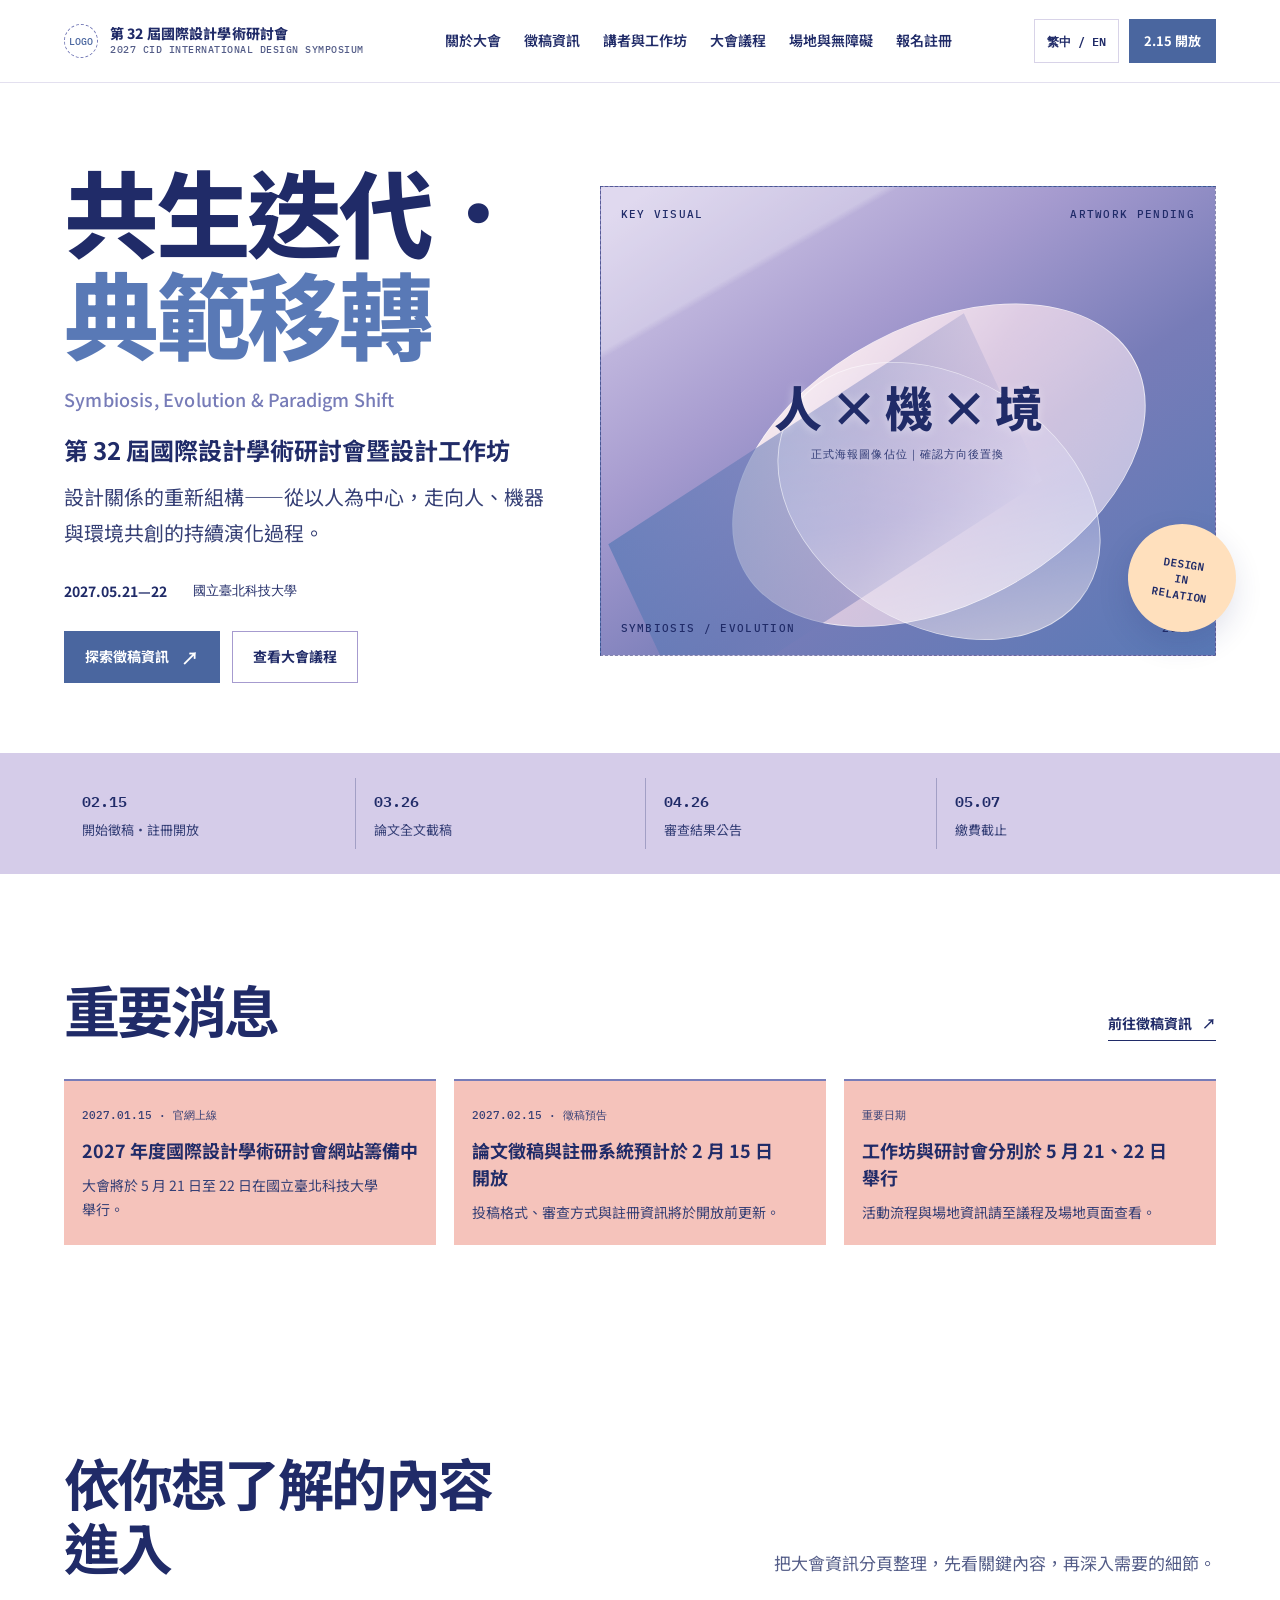
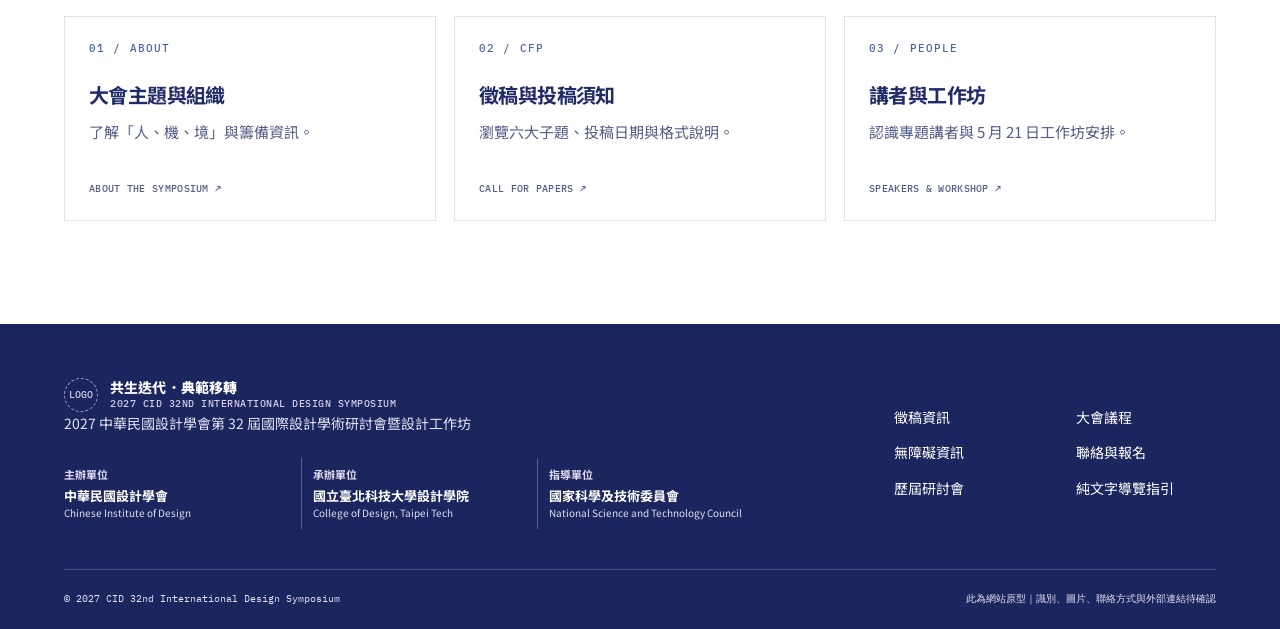
==== index.html @ 1a88cdbc "Refine symposium palette and responsive layout" ====
<!doctype html>
<html lang="zh-Hant">
<head><meta charset="utf-8"><meta name="viewport" content="width=device-width, initial-scale=1"><meta name="description" content="2027 中華民國設計學會第 32 屆國際設計學術研討會暨設計工作坊"><title>共生迭代．典範移轉｜2027 國際設計學術研討會</title><link rel="stylesheet" href="site.css"></head>
<body data-page="home"><div id="site-header"></div>
<main id="main">
  <section class="hero"><div class="shell hero-grid">
    <div><h1>共生迭代．<br><em>典範移轉</em></h1><p class="hero-english">Symbiosis, Evolution &amp; Paradigm Shift</p><p class="hero-event">第 32 屆國際設計學術研討會暨設計工作坊</p><p class="hero-copy">設計關係的重新組構——從以人為中心，走向人、機器與環境共創的持續演化過程。</p>
      <div class="hero-meta"><span><strong>2027.05.21—22</strong></span><span>國立臺北科技大學</span></div>
      <div class="hero-actions"><a class="button" href="call-for-papers.html">探索徵稿資訊 <span class="arrow" aria-hidden="true">↗</span></a><a class="button secondary" href="program.html">查看大會議程</a></div>
    </div>
    <div class="hero-art"><div class="visual-placeholder" aria-label="主視覺海報延伸構圖佔位"><div class="placeholder-tag"><span>KEY VISUAL</span><span>ARTWORK PENDING</span></div><span class="poster-plane" aria-hidden="true"></span><div class="placeholder-core">人 × 機 × 境<small>正式海報圖像佔位｜確認方向後置換</small></div><div class="placeholder-tag"><span>SYMBIOSIS / EVOLUTION</span><span>2027</span></div></div><div class="hero-sticker">DESIGN<br>IN<br>RELATION</div></div>
  </div></section>
  <div class="date-band"><div class="shell date-row" aria-label="近期重要日期">
    <div class="date-cell"><time datetime="2027-02-15">02.15</time><span>開始徵稿・註冊開放</span></div><div class="date-cell"><time datetime="2027-03-26">03.26</time><span>論文全文截稿</span></div><div class="date-cell"><time datetime="2027-04-26">04.26</time><span>審查結果公告</span></div><div class="date-cell"><time datetime="2027-05-07">05.07</time><span>繳費截止</span></div>
  </div></div>
  <section class="section white"><div class="shell"><div class="section-head"><div><div class="eyebrow">WHAT'S NEXT</div><h2>重要消息</h2></div><a class="text-link" href="call-for-papers.html">前往徵稿資訊 <span aria-hidden="true">↗</span></a></div>
    <div class="news-list"><article class="news-item"><time datetime="2027-01-15">2027.01.15 · 官網上線</time><h3>2027 年度國際設計學術研討會網站籌備中</h3><p>大會將於 5 月 21 日至 22 日在國立臺北科技大學舉行。</p></article><article class="news-item"><time datetime="2027-02-15">2027.02.15 · 徵稿預告</time><h3>論文徵稿與註冊系統預計於 2 月 15 日開放</h3><p>投稿格式、審查方式與註冊資訊將於開放前更新。</p></article><article class="news-item"><time>重要日期</time><h3>工作坊與研討會分別於 5 月 21、22 日舉行</h3><p>活動流程與場地資訊請至議程及場地頁面查看。</p></article></div>
  </div></section>
  <section class="section"><div class="shell"><div class="section-head"><div><div class="eyebrow">START HERE</div><h2>依你想了解的內容進入</h2></div><p>把大會資訊分頁整理，先看關鍵內容，再深入需要的細節。</p></div>
    <div class="grid-3"><a class="topic-card" href="about.html"><span class="topic-index">01 / ABOUT</span><h3>大會主題與組織</h3><p>了解「人、機、境」與籌備資訊。</p><span class="en">ABOUT THE SYMPOSIUM ↗</span></a><a class="topic-card" href="call-for-papers.html"><span class="topic-index">02 / CFP</span><h3>徵稿與投稿須知</h3><p>瀏覽六大子題、投稿日期與格式說明。</p><span class="en">CALL FOR PAPERS ↗</span></a><a class="topic-card" href="speakers.html"><span class="topic-index">03 / PEOPLE</span><h3>講者與工作坊</h3><p>認識專題講者與 5 月 21 日工作坊安排。</p><span class="en">SPEAKERS & WORKSHOP ↗</span></a></div>
  </div></section>
</main><div id="site-footer"></div><div id="toast" class="toast" role="status" aria-live="polite"></div><script src="site.js"></script></body></html>
---- site.css ----
@import url('https://fonts.googleapis.com/css2?family=IBM+Plex+Mono:wght@400;500;600&family=Noto+Sans+TC:wght@400;500;600;700;800;900&display=swap');
:root{--ink:#153D3C;--paper:#F4F6F4;--white:#fff;--mist:#BFD5CC;--coral:#EC684A;--lime:#D4F064;--line:#d6dfda;--muted:#5d706b;--mono:'IBM Plex Mono',monospace;--sans:'Noto Sans TC','PingFang TC',sans-serif;--max:1220px;--gutter:clamp(20px,5vw,76px);--radius:4px}
*{box-sizing:border-box}html{scroll-behavior:smooth}body{margin:0;background:var(--paper);color:var(--ink);font-family:var(--sans);font-size:17px;line-height:1.7;text-wrap:pretty}a{color:inherit;text-decoration:none}button{font:inherit}img{display:block;max-width:100%}.skip-link{position:absolute;left:-9999px;top:0;background:var(--lime);padding:12px;z-index:100}.skip-link:focus{left:12px}.shell{width:min(var(--max),calc(100% - var(--gutter)*2));margin-inline:auto}.site-header{position:sticky;top:0;z-index:30;background:rgba(244,246,244,.96);backdrop-filter:blur(14px);border-bottom:1px solid var(--line)}.header-inner{min-height:82px;display:flex;align-items:center;justify-content:space-between;gap:28px}.wordmark{display:flex;align-items:center;gap:12px;min-width:180px;font-weight:800;font-size:14px;line-height:1.25;letter-spacing:.01em}.mark-placeholder{display:grid;place-items:center;width:34px;height:34px;border:1px dashed #8ca49c;border-radius:50%;font:500 10px var(--mono);color:#526b64}.wordmark small{display:block;font:500 10px/1.4 var(--mono);letter-spacing:.05em;color:var(--muted)}.main-nav{display:flex;align-items:center;gap:clamp(12px,1.8vw,27px);font-size:14px;font-weight:600}.main-nav a{padding:9px 0;position:relative;white-space:nowrap}.main-nav a:after{content:"";position:absolute;height:2px;left:0;right:100%;bottom:3px;background:var(--coral);transition:right .22s}.main-nav a:hover:after,.main-nav a[aria-current="page"]:after{right:0}.header-tools{display:flex;align-items:center;gap:10px}.lang-btn,.menu-btn{border:1px solid var(--line);background:transparent;color:var(--ink);padding:9px 12px;min-height:44px;cursor:pointer;font:600 12px var(--mono)}.cta-small{background:var(--ink);color:#fff;padding:11px 15px;min-height:44px;font-size:13px;font-weight:700;white-space:nowrap;transition:background .2s,transform .2s}.cta-small:hover{background:#245c56;transform:translateY(-1px)}.menu-btn{display:none}.hero{padding:clamp(42px,8vw,108px) 0 70px;overflow:hidden}.hero-grid{display:grid;grid-template-columns:minmax(0,1.1fr) minmax(300px,.9fr);gap:clamp(30px,6vw,90px);align-items:center}.eyebrow,.label{font:500 12px/1.5 var(--mono);letter-spacing:.12em;text-transform:uppercase;color:var(--muted)}.eyebrow{display:flex;align-items:center;gap:12px;margin-bottom:22px}.eyebrow:before{content:"";width:26px;height:2px;background:var(--coral)}h1,h2,h3,p{margin-top:0}h1{font-size:clamp(46px,7.4vw,100px);line-height:1.08;letter-spacing:-.055em;margin-bottom:22px;font-weight:800;max-width:10ch}h1 em{font-style:normal;color:var(--coral);white-space:nowrap}.hero-copy{max-width:610px;color:#445b55;font-size:clamp(17px,1.6vw,20px);line-height:1.8}.hero-meta{display:flex;gap:26px;flex-wrap:wrap;margin:30px 0;font:500 13px var(--mono)}.hero-meta span{display:flex;align-items:center;gap:9px}.hero-meta strong{font:700 14px var(--sans)}.hero-actions{display:flex;gap:12px;flex-wrap:wrap}.button{display:inline-flex;align-items:center;justify-content:center;gap:12px;min-height:52px;padding:13px 20px;background:var(--ink);color:#fff;font-size:14px;font-weight:700;border:1px solid var(--ink);transition:transform .2s,background .2s}.button:hover{transform:translateY(-2px);background:#245c56}.button.secondary{background:transparent;color:var(--ink)}.button.secondary:hover{background:#e8eee9}.button .arrow{font-size:18px;line-height:1}.hero-art{position:relative;min-height:440px;display:grid;place-items:center}.visual-placeholder{position:relative;isolation:isolate;display:flex;flex-direction:column;justify-content:space-between;overflow:hidden;width:100%;height:100%;min-height:410px;padding:20px;background:#dfe8e2;border:1px dashed #8da59d;color:var(--ink)}.visual-placeholder:before,.visual-placeholder:after{content:"";position:absolute;z-index:-1;border:1px solid rgba(21,61,60,.22);border-radius:50%;width:66%;aspect-ratio:1;left:16%;top:17%;transform:rotate(-27deg) scaleY(.46)}.visual-placeholder:after{width:49%;left:25%;top:27%;transform:rotate(30deg) scaleY(.6);border-color:rgba(236,104,74,.45)}.placeholder-tag{font:500 11px var(--mono);letter-spacing:.12em;text-transform:uppercase;display:flex;justify-content:space-between}.placeholder-core{align-self:center;text-align:center;font-size:clamp(27px,4vw,48px);line-height:1.12;font-weight:800;letter-spacing:-.04em}.placeholder-core small{display:block;font:500 11px/1.5 var(--mono);letter-spacing:.1em;margin-top:12px}.hero-sticker{position:absolute;right:-20px;bottom:24px;width:108px;height:108px;background:var(--lime);display:grid;place-items:center;text-align:center;border-radius:50%;font:600 11px/1.4 var(--mono);transform:rotate(9deg);box-shadow:0 12px 30px #153d3c1a}.section{padding:clamp(56px,8vw,108px) 0}.section.white{background:#fff}.section.dark{background:var(--ink);color:#fff}.section-head{display:flex;align-items:end;justify-content:space-between;gap:24px;margin-bottom:38px}.section-head h2{font-size:clamp(30px,4.5vw,56px);line-height:1.15;letter-spacing:-.045em;margin:8px 0 0;max-width:15ch}.section-head p{max-width:470px;color:var(--muted);margin:0}.dark .section-head p,.dark .eyebrow{color:#c2d1cb}.text-link{display:inline-flex;gap:10px;align-items:center;font-weight:700;font-size:14px;border-bottom:1px solid currentColor;padding-bottom:4px;white-space:nowrap}.grid-3{display:grid;grid-template-columns:repeat(3,1fr);gap:14px}.topic-card{display:flex;flex-direction:column;min-height:205px;background:#fff;border:1px solid var(--line);padding:24px;transition:transform .2s,border-color .2s}.topic-card:hover{transform:translateY(-4px);border-color:var(--ink)}.topic-index{font:500 11px var(--mono);color:var(--coral);letter-spacing:.1em}.topic-card h3{font-size:20px;margin:23px 0 7px;letter-spacing:-.03em}.topic-card p{font-size:15px;color:var(--muted);margin:0}.topic-card .en{font:500 10px/1.5 var(--mono);color:#71827d;margin-top:auto;padding-top:18px;letter-spacing:.03em}.date-band{background:var(--lime);padding:30px 0}.date-row{display:grid;grid-template-columns:repeat(4,1fr);gap:10px}.date-cell{padding:8px 18px;border-left:1px solid rgba(21,61,60,.32)}.date-cell:first-child{border:0}.date-cell time{font:600 15px var(--mono)}.date-cell span{display:block;font-size:13px;margin-top:4px}.news-list{display:grid;grid-template-columns:repeat(3,1fr);gap:18px}.news-item{border-top:1px solid var(--line);padding-top:18px}.news-item time{font:500 11px var(--mono);color:var(--muted)}.news-item h3{font-size:18px;line-height:1.5;margin:10px 0}.news-item p{font-size:14px;color:var(--muted);margin:0}.subhero{padding:clamp(54px,8vw,100px) 0 55px;border-bottom:1px solid var(--line)}.subhero h1{font-size:clamp(42px,6vw,78px);max-width:14ch;margin:16px 0}.subhero .intro{max-width:690px;font-size:18px;color:#4e665f;line-height:1.8;margin:0}.subhero-row{display:flex;justify-content:space-between;align-items:end;gap:32px}.subhero-aside{font:500 12px/1.7 var(--mono);text-align:right;color:var(--muted);white-space:nowrap}.copy-grid{display:grid;grid-template-columns:1fr 1fr;gap:clamp(25px,6vw,90px);align-items:start}.copy-grid h2{font-size:clamp(28px,4vw,46px);line-height:1.25;letter-spacing:-.04em}.copy-grid p{color:#4e665f;max-width:650px}.quote-panel{padding:30px;background:var(--mist);font-size:clamp(22px,3vw,34px);line-height:1.5;font-weight:700;letter-spacing:-.03em}.committee-strip{display:grid;grid-template-columns:repeat(3,1fr);border-top:1px solid var(--line);border-bottom:1px solid var(--line)}.committee-strip div{padding:24px 20px;border-right:1px solid var(--line)}.committee-strip div:first-child{padding-left:0}.committee-strip div:last-child{border:0}.committee-strip small{display:block;font:500 11px var(--mono);color:var(--muted);margin-bottom:9px}.committee-strip strong{font-size:17px}.content-layout{display:grid;grid-template-columns:minmax(0,1fr) 280px;gap:52px;align-items:start}.side-note{position:sticky;top:110px;border-top:1px solid var(--coral);padding:18px;background:#fff;font-size:14px;color:var(--muted)}.side-note strong{display:block;color:var(--ink);margin-bottom:8px}.topic-list{display:grid;grid-template-columns:1fr 1fr;gap:12px}.topic-detail{padding:24px;background:#fff;border:1px solid var(--line)}.topic-detail h3{font-size:19px;margin:10px 0}.topic-detail p{font-size:15px;color:var(--muted);margin:0}.resource-row{display:flex;align-items:center;justify-content:space-between;gap:20px;padding:20px 0;border-bottom:1px solid var(--line)}.resource-row strong{display:block}.resource-row span{font-size:14px;color:var(--muted)}.status-pill{font:500 10px var(--mono);letter-spacing:.04em;background:#ebefec;padding:7px 10px;white-space:nowrap}.speaker-grid{display:grid;grid-template-columns:1fr 1fr;gap:18px}.speaker-card{display:grid;grid-template-columns:155px 1fr;background:#fff;border:1px solid var(--line);min-height:250px}.speaker-img{min-height:100%;background:#dfe8e2;border-right:1px dashed #8da59d;display:grid;place-items:center;text-align:center;padding:15px;color:#58716a;font:500 10px/1.5 var(--mono)}.speaker-info{padding:24px}.speaker-info .label{color:var(--coral)}.speaker-info h3{font-size:23px;line-height:1.3;margin:10px 0 4px}.speaker-info .roman{font:500 11px var(--mono);color:var(--muted)}.speaker-info p{font-size:14px;color:#526960;margin:15px 0 0}.workshop-grid{display:grid;grid-template-columns:repeat(2,1fr);gap:15px}.workshop-card{padding:26px;background:var(--ink);color:#fff;min-height:210px}.workshop-card:nth-child(2){background:#dce8e0;color:var(--ink)}.workshop-card h3{font-size:23px;margin:22px 0 8px}.workshop-card p{font-size:15px;opacity:.82;margin:0}.schedule-tabs{display:flex;gap:10px;margin-bottom:20px}.schedule-tabs a{padding:12px 18px;background:#e6ece8;font-weight:700;font-size:14px}.schedule-tabs a:hover{background:var(--lime)}.schedule-title{display:flex;justify-content:space-between;align-items:end;margin:30px 0 12px}.schedule-title h2{font-size:28px;margin:0}.schedule-title span{font:500 11px var(--mono);color:var(--muted)}table{width:100%;border-collapse:collapse;background:#fff;font-size:15px}caption{text-align:left;padding:14px 16px;font-weight:700;background:#e7efea}th,td{text-align:left;vertical-align:top;border-bottom:1px solid var(--line);padding:14px 16px}th{font-size:12px;color:#526960;letter-spacing:.04em;background:#f8faf8}td:first-child{font:500 13px var(--mono);white-space:nowrap}.schedule-note{font-size:13px;color:var(--muted);margin:14px 0}.venue-grid{display:grid;grid-template-columns:1fr 1fr;gap:14px}.venue-card{background:#fff;padding:23px;border:1px solid var(--line)}.venue-card h3{margin:8px 0;font-size:20px}.venue-card p{font-size:15px;color:var(--muted);margin:0}.map-placeholder{min-height:320px;background:#dfe8e2;border:1px dashed #8da59d;display:grid;place-items:center;text-align:center;padding:24px;color:#526b64;font:500 12px/1.7 var(--mono);position:relative;overflow:hidden}.map-placeholder:before{content:"";position:absolute;width:80%;height:150%;border:1px solid #a6bbb3;transform:rotate(34deg);border-radius:50%}.map-placeholder span{position:relative;background:#dfe8e2;padding:8px 12px}.access-list{display:grid;grid-template-columns:repeat(2,1fr);gap:12px}.access-item{padding:20px;background:#fff;border-top:2px solid var(--ink)}.access-item strong{display:block;margin-bottom:6px}.access-item p{font-size:14px;color:var(--muted);margin:0}.registration-card{background:var(--ink);color:#fff;padding:clamp(25px,5vw,55px);display:grid;grid-template-columns:1.1fr .9fr;gap:40px}.registration-card h2{font-size:clamp(30px,4vw,48px);line-height:1.2;margin:12px 0}.registration-card p{color:#d6e2dc}.fee-placeholder{border:1px dashed #a5bcb2;padding:24px;display:grid;place-items:center;text-align:center;min-height:190px;color:#e1ede6}.contact-card{display:flex;flex-wrap:wrap;gap:25px;margin-top:25px}.contact-card div{min-width:180px}.contact-card small{display:block;font:500 11px var(--mono);color:var(--muted);margin-bottom:5px}.site-footer{background:#102f2e;color:#fff;padding:54px 0 22px}.footer-top{display:flex;justify-content:space-between;gap:45px;padding-bottom:40px;border-bottom:1px solid #ffffff36}.footer-brand{max-width:350px}.footer-brand p{font-size:14px;color:#c3d4cc}.footer-links{display:grid;grid-template-columns:repeat(2,minmax(140px,1fr));gap:12px 42px;font-size:14px}.footer-bottom{display:flex;justify-content:space-between;gap:20px;padding-top:20px;color:#b7c9c1;font:400 10px/1.7 var(--mono)}.logos-placeholder{display:flex;gap:10px;flex-wrap:wrap;margin-top:18px}.logo-chip{border:1px dashed #98b4a7;padding:8px 10px;font:500 10px var(--mono);color:#d1ddd7}.toast{position:fixed;z-index:100;left:50%;bottom:24px;transform:translate(-50%,20px);opacity:0;pointer-events:none;background:var(--ink);color:white;padding:13px 18px;font-size:14px;box-shadow:0 8px 30px #102f2e33;transition:opacity .2s,transform .2s}.toast.show{opacity:1;transform:translate(-50%,0)}:focus-visible{outline:3px solid var(--coral);outline-offset:3px}.prototype-note{background:#f8f6fc;border:1px solid #e3e0ef;padding:14px 16px;font-size:13px;color:#353f75;margin-top:20px}.en-pending{display:none}.english .en-pending{display:inline-block}.english .main-nav{font-size:12px}
@media(max-width:1050px){.header-inner{gap:16px}.wordmark{min-width:auto}.main-nav{gap:12px;font-size:12px}.cta-small{display:none}.content-layout{grid-template-columns:1fr 235px;gap:30px}}
@media(max-width:820px){.header-inner{min-height:72px}.menu-btn{display:inline-flex;align-items:center;justify-content:center}.main-nav{display:none;position:absolute;left:0;right:0;top:72px;background:var(--paper);padding:12px var(--gutter) 22px;border-bottom:1px solid var(--line);flex-direction:column;align-items:stretch;gap:0}.main-nav.open{display:flex}.main-nav a{padding:12px 0;border-bottom:1px solid var(--line);font-size:15px}.hero-grid{grid-template-columns:1fr}.hero-art{min-height:330px}.visual-placeholder{min-height:330px}.grid-3{grid-template-columns:repeat(2,1fr)}.content-layout{grid-template-columns:1fr}.side-note{position:static}.section-head{align-items:start;flex-direction:column}.registration-card{grid-template-columns:1fr}.subhero-row{align-items:start;flex-direction:column}.subhero-aside{text-align:left}}
@media(max-width:560px){body{font-size:16px}.shell{width:calc(100% - 36px)}.wordmark{font-size:12px}.wordmark small{font-size:9px}.header-tools{gap:6px}.lang-btn,.menu-btn{padding:8px 10px}.hero{padding-top:40px}.hero-art{min-height:285px}.visual-placeholder{min-height:285px}.hero-sticker{width:82px;height:82px;right:-9px;bottom:12px;font-size:9px}.hero-meta{gap:12px 20px}.grid-3,.news-list,.topic-list,.speaker-grid,.workshop-grid,.venue-grid,.access-list{grid-template-columns:1fr}.topic-card{min-height:170px}.date-band{padding:16px 0}.date-row{grid-template-columns:repeat(2,1fr);gap:7px}.date-cell{padding:10px 11px}.date-cell:nth-child(3){border-left:0}.committee-strip{grid-template-columns:1fr}.committee-strip div,.committee-strip div:first-child{padding:17px 0;border-right:0;border-bottom:1px solid var(--line)}.committee-strip div:last-child{border:0}.speaker-card{grid-template-columns:105px 1fr}.speaker-info{padding:17px}.speaker-info h3{font-size:20px}th,td{padding:10px 9px;font-size:13px}.schedule-title{align-items:start;flex-direction:column}.schedule-tabs a{padding:11px 12px}.footer-top,.footer-bottom{flex-direction:column}.footer-links{grid-template-columns:repeat(2,1fr)}.map-placeholder{min-height:250px}.registration-card{padding:25px}.placeholder-core{font-size:29px}}
@media(prefers-reduced-motion:reduce){html{scroll-behavior:auto}*,*:before,*:after{transition:none!important;animation:none!important}}

/* Poster-led refinement: indigo, violet and warm translucent geometry. */
:root{--ink:#202b68;--paper:#fff;--white:#fff;--mist:#D5CCE9;--coral:#777CB8;--lime:#FFE0BD;--line:#e3e0ef;--muted:#545d88;--poster-blue:#5979B6;--poster-violet:#777CB8;--poster-orchid:#A69BCF;--poster-lavender:#D5CCE9;--poster-rose:#F5C3BB;--poster-peach:#FFE0BD}
body{background:var(--paper);color:var(--ink)}
::selection{background:var(--poster-lavender);color:var(--ink)}
.site-header{background:rgba(255,255,255,.97);border-color:var(--line)}
.main-nav a:after,.eyebrow:before{background:var(--poster-violet)}
.cta-small,.button{background:var(--poster-blue);border-color:var(--poster-blue);color:#fff}
.cta-small:hover,.button:hover{background:var(--ink);border-color:var(--ink)}
.button.secondary{background:transparent;color:var(--ink);border-color:var(--poster-orchid)}
.button.secondary:hover{background:var(--poster-lavender)}
.hero{padding-top:clamp(36px,6vw,76px)}
.hero h1{color:var(--ink);max-width:11ch;letter-spacing:-.035em}
.hero h1 em{color:var(--poster-blue)}
.hero-english{font:500 clamp(14px,1.5vw,18px)/1.5 var(--sans);letter-spacing:.01em;color:var(--poster-violet);margin:-8px 0 20px}
.hero-copy{color:#353f75;max-width:34em}
.hero-art{min-height:470px}
.visual-placeholder{min-height:440px;background:linear-gradient(150deg,rgba(255,255,255,.25) 0 20%,transparent 21%),linear-gradient(145deg,#D5CCE9 4%,#A69BCF 36%,#777CB8 61%,#5979B6 100%);border:1px dashed rgba(32,43,104,.48);color:var(--ink)}
.visual-placeholder:before{width:72%;left:19%;top:12%;background:linear-gradient(138deg,rgba(255,224,189,.98),rgba(245,195,187,.72) 48%,rgba(213,204,233,.64));border-color:rgba(255,255,255,.62);transform:rotate(-28deg) scaleY(.63);mix-blend-mode:screen}
.visual-placeholder:after{width:56%;left:27%;top:30%;background:linear-gradient(130deg,rgba(89,121,182,.08),rgba(119,124,184,.42) 52%,rgba(255,224,189,.67));border-color:rgba(255,255,255,.55);transform:rotate(31deg) scaleY(.72);mix-blend-mode:screen}
.poster-plane{position:absolute;z-index:-1;left:2%;bottom:11%;width:69%;height:39%;transform:rotate(-33deg) skewX(-8deg);background:linear-gradient(120deg,rgba(89,121,182,.9),rgba(119,124,184,.58) 58%,rgba(213,204,233,.25));opacity:.82}
.placeholder-tag{color:#202b68}
.placeholder-core{color:#202b68;text-shadow:0 1px 10px rgba(255,255,255,.42)}
.placeholder-core small{color:#303a75}
.hero-sticker{background:var(--poster-peach);color:var(--ink);box-shadow:0 12px 30px rgba(32,43,104,.14)}
.section.white{background:#fff}
.section.dark{background:var(--ink);color:#fff}
.dark .section-head p,.dark .eyebrow{color:#e0dcf0}
.grid-3{gap:18px}
.topic-card{border-color:var(--line)}
.topic-card:hover{border-color:var(--poster-blue)}
.topic-index,.speaker-info .label{color:var(--poster-blue)}
.topic-card .en{color:#545d88}
.date-band{background:var(--poster-lavender);padding:25px 0}
.date-cell{border-left-color:rgba(32,43,104,.28)}
.date-cell time{color:var(--ink)}
.date-cell span{color:#343e76}
.news-item{border-top-color:var(--poster-orchid)}
.section-head h2{margin-top:0}
.subhero h1{margin-top:0;color:var(--ink);letter-spacing:-.035em}
.subhero{border-color:var(--line)}
.subhero .intro,.copy-grid p{color:#353f75}
.quote-panel{background:var(--poster-lavender);color:var(--ink)}
.side-note{border-top-color:var(--poster-blue);color:#454f80}
.topic-detail{border-color:var(--line)}
.status-pill{background:#eeeaf6;color:var(--ink)}
.speaker-img{background:linear-gradient(145deg,var(--poster-peach),var(--poster-rose) 54%,var(--poster-lavender));color:var(--ink);border-color:#bdb5d8}
.workshop-card{background:var(--poster-blue);color:#fff}
.workshop-card:nth-child(2){background:var(--poster-peach);color:var(--ink)}
.schedule-tabs a{background:#eeeaf6;color:var(--ink)}
.schedule-tabs a:hover{background:var(--poster-peach)}
caption{background:var(--poster-lavender);color:var(--ink)}
th{background:#f7f5fb;color:#353f75}
td,th{border-color:var(--line)}
.venue-card{border-color:var(--line)}
.map-placeholder{background:linear-gradient(135deg,var(--poster-lavender),#fff 68%);border-color:#9b94c4;color:#303a75}
.map-placeholder:before{border-color:#a69bcf}
.map-placeholder span{background:#f8f6fc}
.access-item{border-top-color:var(--poster-blue)}
.registration-card{background:var(--ink)}
.registration-card p{color:#e3e0ef}
.fee-placeholder{border-color:#c6bddf;color:#fff}
.contact-card small{color:#545d88}
.site-footer{background:#1b255e;color:#fff}
.footer-brand p,.footer-bottom{color:#e4e2f1}
.logo-chip{border-color:#b5acd5;color:#f0edf8}
.footer-links a:hover,.text-link:hover{color:var(--poster-peach)}
.toast{background:var(--ink)}
:focus-visible{outline-color:var(--poster-blue)}
.prototype-note{background:#f8f6fc;border-left-color:var(--poster-violet);color:#353f75}
.eyebrow{display:none}
.subhero h1,.section-head h2{margin-bottom:0}
@media(max-width:820px){.hero-art{min-height:360px}.visual-placeholder{min-height:340px}}
@media(max-width:560px){.hero-art{min-height:300px}.visual-placeholder{min-height:285px}.hero h1{max-width:100%;font-size:clamp(42px,12vw,66px)}.hero-english{margin-top:-8px}.date-band{padding:14px 0}}

.mark-placeholder{border-color:#777CB8;color:#5979B6}
.lang-btn,.menu-btn{border-color:#d8d3e8;color:var(--ink)}
.topic-card,.news-item,.venue-card,.topic-detail,.speaker-card{box-shadow:none}

.hero-grid{grid-template-columns:minmax(0,.88fr) minmax(390px,1.12fr);gap:clamp(24px,4vw,62px)}
.hero-event{font-size:clamp(18px,2vw,24px);font-weight:700;line-height:1.45;color:var(--ink);margin:18px 0 12px}
.hero-english{margin-top:0}
@media(max-width:820px){.hero-grid{grid-template-columns:1fr;gap:26px}}

:root{--poster-blue-dark:#4A669F}
.cta-small,.button{background:var(--poster-blue-dark);border-color:var(--poster-blue-dark)}
.topic-index,.speaker-info .label,.unit-item>span,.mark-placeholder{color:var(--poster-blue-dark)}

@media(max-width:560px){.header-inner{gap:8px}.wordmark{gap:8px;font-size:11px}.wordmark small{font-size:8px;letter-spacing:.02em}.mark-placeholder{width:30px;height:30px}.menu-btn{min-width:44px;white-space:nowrap}.lang-btn{white-space:nowrap}}

.footer-top{align-items:flex-start}
.footer-brand{flex:1;max-width:700px;min-width:0}
.footer-brand p{max-width:480px}
.footer-units{display:grid;grid-template-columns:repeat(3,minmax(0,1fr));gap:10px;margin-top:22px}
.footer-unit{min-width:0;border:1px dashed #b5acd5;padding:9px 11px}
.footer-unit span{display:block;margin-bottom:3px;color:#dedaf0;font-size:11px;font-weight:700;line-height:1.45}
.footer-unit strong{display:block;color:#fff;font-size:13px;line-height:1.5}
.footer-unit small{display:block;color:#e2dff0;font-size:10px;line-height:1.5;overflow-wrap:anywhere}
.site-footer .wordmark small{color:#d5cce9}
.site-footer .mark-placeholder{border-color:#A69BCF;color:#D5CCE9}
@media(max-width:820px){.footer-top{flex-direction:column;gap:28px}.footer-brand{max-width:100%}.footer-links{width:min(100%,520px)}}
@media(max-width:560px){.footer-units{grid-template-columns:1fr;gap:8px}.footer-bottom{align-items:flex-start}}


/* Poster palette as page-specific reading zones; white remains the primary canvas. */
body[data-page="home"] .news-item{background:var(--poster-rose);border-top:2px solid var(--poster-violet);padding:17px 18px 20px}
body[data-page="home"] .news-item time,body[data-page="home"] .news-item p{color:#353f75}
body[data-page="about"] .quote-panel{background:var(--poster-peach);color:var(--ink)}
body[data-page="call-for-papers"] .side-note{background:var(--poster-rose);border-top-color:var(--poster-violet);color:#202b68}
body[data-page="call-for-papers"] .side-note strong{color:#202b68}
body[data-page="speakers"] .speaker-card .speaker-info{background:var(--poster-lavender)}
body[data-page="speakers"] .speaker-card .speaker-info p{color:#353f75}
body[data-page="speakers"] .speaker-card .speaker-info .label{color:#353f75}
body[data-page="program"] .schedule-tabs a{background:var(--poster-lavender);color:var(--ink)}
body[data-page="program"] .schedule-tabs a:hover{background:var(--poster-peach)}
body[data-page="program"] table caption{background:var(--poster-peach);color:var(--ink)}
body[data-page="venue"] .access-list .access-item{background:var(--poster-lavender);color:var(--ink)}
body[data-page="venue"] .access-list .access-item p{color:#353f75}
body[data-page="registration"] .registration-card .fee-placeholder{background:var(--poster-rose);border:1px solid var(--poster-orchid);color:var(--ink)}
body[data-page="about"] .copy-grid{gap:clamp(25px,6vw,90px)}
.footer-top{align-items:center}
.footer-unit{border:0}
.footer-unit+.footer-unit{border-left:1px solid rgba(213,204,233,.35)}
.footer-unit:first-child{padding-left:0}
@media(max-width:820px){body[data-page="about"] .copy-grid{grid-template-columns:1fr}.footer-top{align-items:stretch}}
@media(max-width:560px){.footer-unit+.footer-unit{border-left:0;border-top:1px solid rgba(213,204,233,.35);padding:12px 0 9px}}
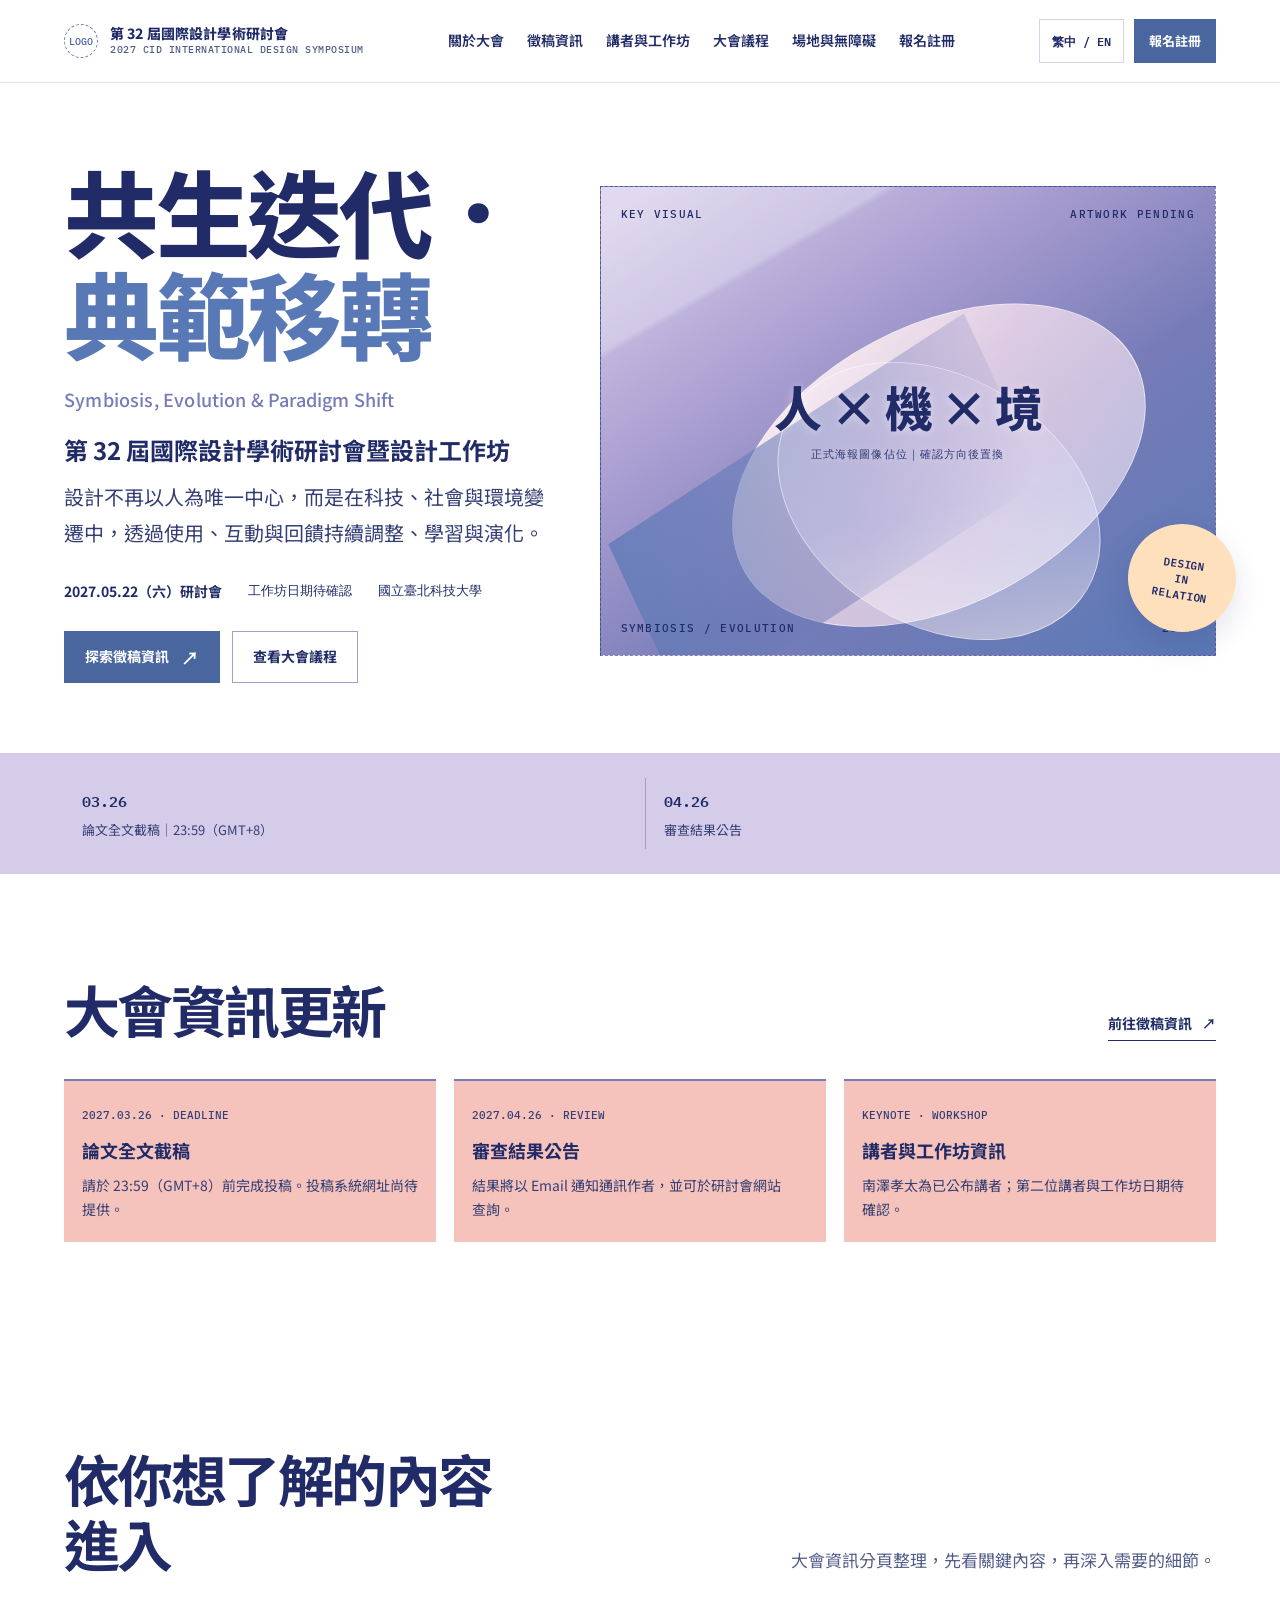
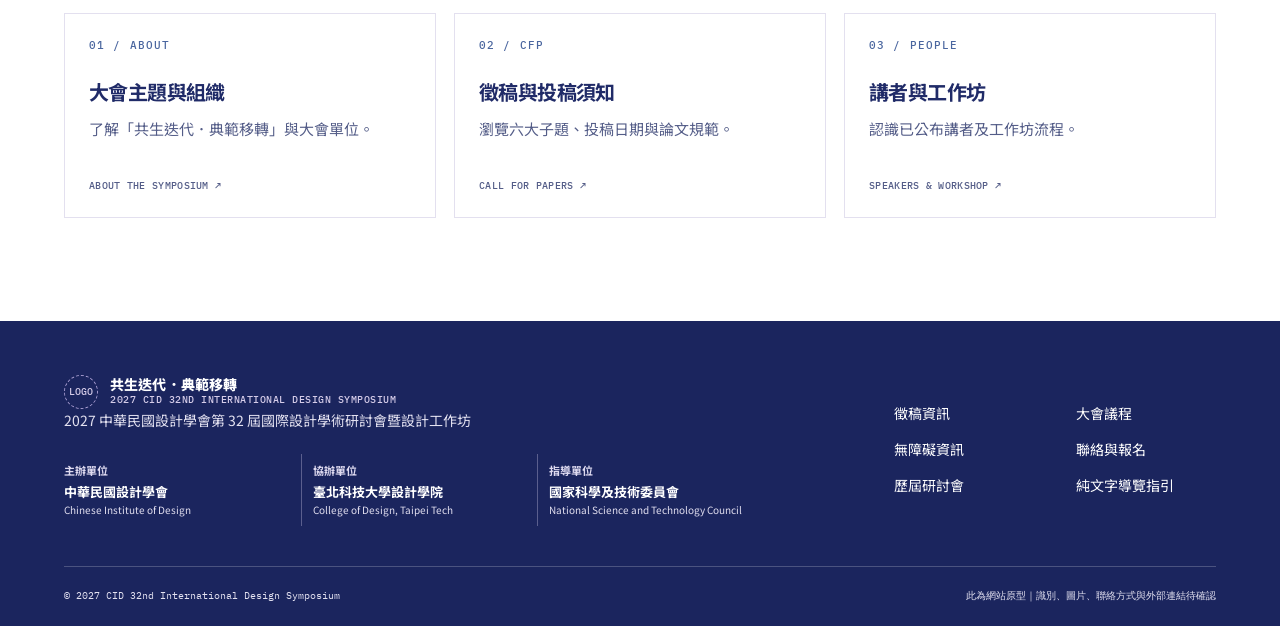
==== commit 3c6f5a68: "Update symposium website content and bilingual pages" ====
--- a/index.html
+++ b/index.html
@@ -1,22 +1,34 @@
 <!doctype html>
 <html lang="zh-Hant">
-<head><meta charset="utf-8"><meta name="viewport" content="width=device-width, initial-scale=1"><meta name="description" content="2027 中華民國設計學會第 32 屆國際設計學術研討會暨設計工作坊"><title>共生迭代．典範移轉｜2027 國際設計學術研討會</title><link rel="stylesheet" href="site.css"></head>
+<head>
+  <meta charset="utf-8"><meta name="viewport" content="width=device-width, initial-scale=1">
+  <meta name="description" content="2027 中華民國設計學會第 32 屆國際設計學術研討會暨設計工作坊">
+  <title>共生迭代．典範移轉｜2027 國際設計學術研討會</title><link rel="stylesheet" href="site.css">
+</head>
 <body data-page="home"><div id="site-header"></div>
 <main id="main">
   <section class="hero"><div class="shell hero-grid">
-    <div><h1>共生迭代．<br><em>典範移轉</em></h1><p class="hero-english">Symbiosis, Evolution &amp; Paradigm Shift</p><p class="hero-event">第 32 屆國際設計學術研討會暨設計工作坊</p><p class="hero-copy">設計關係的重新組構——從以人為中心，走向人、機器與環境共創的持續演化過程。</p>
-      <div class="hero-meta"><span><strong>2027.05.21—22</strong></span><span>國立臺北科技大學</span></div>
-      <div class="hero-actions"><a class="button" href="call-for-papers.html">探索徵稿資訊 <span class="arrow" aria-hidden="true">↗</span></a><a class="button secondary" href="program.html">查看大會議程</a></div>
+    <div><h1>共生迭代．<br><em>典範移轉</em></h1>
+      <p class="hero-english">Symbiosis, Evolution &amp; Paradigm Shift</p>
+      <p class="hero-event" data-zh="第 32 屆國際設計學術研討會暨設計工作坊" data-en="32nd International Design Symposium &amp; Design Workshop">第 32 屆國際設計學術研討會暨設計工作坊</p>
+      <p class="hero-copy" data-zh="設計不再以人為唯一中心，而是在科技、社會與環境變遷中，透過使用、互動與回饋持續調整、學習與演化。" data-en="Design moves beyond a solely human-centered view, continually adapting, learning, and evolving through use, interaction, and feedback amid technological, social, and environmental change.">設計不再以人為唯一中心，而是在科技、社會與環境變遷中，透過使用、互動與回饋持續調整、學習與演化。</p>
+      <div class="hero-meta"><span><strong data-zh="2027.05.22（六）研討會" data-en="May 22, 2027 · Symposium">2027.05.22（六）研討會</strong></span><span data-zh="工作坊日期待確認" data-en="Workshop date to be confirmed">工作坊日期待確認</span><span data-zh="國立臺北科技大學" data-en="Taipei Tech">國立臺北科技大學</span></div>
+      <div class="hero-actions"><a class="button" href="call-for-papers.html"><span data-zh="探索徵稿資訊" data-en="Explore the Call for Papers">探索徵稿資訊</span> <span class="arrow" aria-hidden="true">↗</span></a><a class="button secondary" href="program.html" data-zh="查看大會議程" data-en="View the Program">查看大會議程</a></div>
     </div>
     <div class="hero-art"><div class="visual-placeholder" aria-label="主視覺海報延伸構圖佔位"><div class="placeholder-tag"><span>KEY VISUAL</span><span>ARTWORK PENDING</span></div><span class="poster-plane" aria-hidden="true"></span><div class="placeholder-core">人 × 機 × 境<small>正式海報圖像佔位｜確認方向後置換</small></div><div class="placeholder-tag"><span>SYMBIOSIS / EVOLUTION</span><span>2027</span></div></div><div class="hero-sticker">DESIGN<br>IN<br>RELATION</div></div>
   </div></section>
-  <div class="date-band"><div class="shell date-row" aria-label="近期重要日期">
-    <div class="date-cell"><time datetime="2027-02-15">02.15</time><span>開始徵稿・註冊開放</span></div><div class="date-cell"><time datetime="2027-03-26">03.26</time><span>論文全文截稿</span></div><div class="date-cell"><time datetime="2027-04-26">04.26</time><span>審查結果公告</span></div><div class="date-cell"><time datetime="2027-05-07">05.07</time><span>繳費截止</span></div>
+  <div class="date-band"><div class="shell date-row" aria-label="重要日期">
+    <div class="date-cell"><time datetime="2027-03-26">03.26</time><span data-zh="論文全文截稿｜23:59（GMT+8）" data-en="Full paper deadline | 23:59 (GMT+8)">論文全文截稿｜23:59（GMT+8）</span></div>
+    <div class="date-cell"><time datetime="2027-04-26">04.26</time><span data-zh="審查結果公告" data-en="Review results announced">審查結果公告</span></div>
   </div></div>
-  <section class="section white"><div class="shell"><div class="section-head"><div><div class="eyebrow">WHAT'S NEXT</div><h2>重要消息</h2></div><a class="text-link" href="call-for-papers.html">前往徵稿資訊 <span aria-hidden="true">↗</span></a></div>
-    <div class="news-list"><article class="news-item"><time datetime="2027-01-15">2027.01.15 · 官網上線</time><h3>2027 年度國際設計學術研討會網站籌備中</h3><p>大會將於 5 月 21 日至 22 日在國立臺北科技大學舉行。</p></article><article class="news-item"><time datetime="2027-02-15">2027.02.15 · 徵稿預告</time><h3>論文徵稿與註冊系統預計於 2 月 15 日開放</h3><p>投稿格式、審查方式與註冊資訊將於開放前更新。</p></article><article class="news-item"><time>重要日期</time><h3>工作坊與研討會分別於 5 月 21、22 日舉行</h3><p>活動流程與場地資訊請至議程及場地頁面查看。</p></article></div>
+  <section class="section white"><div class="shell"><div class="section-head"><div><div class="eyebrow">WHAT'S NEXT</div><h2 data-zh="大會資訊更新" data-en="Conference Updates">大會資訊更新</h2></div><a class="text-link" href="call-for-papers.html"><span data-zh="前往徵稿資訊" data-en="Call for Papers">前往徵稿資訊</span> <span aria-hidden="true">↗</span></a></div>
+    <div class="news-list">
+      <article class="news-item"><time datetime="2027-03-26">2027.03.26 · DEADLINE</time><h3 data-zh="論文全文截稿" data-en="Full paper submission deadline">論文全文截稿</h3><p data-zh="請於 23:59（GMT+8）前完成投稿。投稿系統網址尚待提供。" data-en="Submit by 23:59 (GMT+8). The submission-system link is forthcoming.">請於 23:59（GMT+8）前完成投稿。投稿系統網址尚待提供。</p></article>
+      <article class="news-item"><time datetime="2027-04-26">2027.04.26 · REVIEW</time><h3 data-zh="審查結果公告" data-en="Review results announced">審查結果公告</h3><p data-zh="結果將以 Email 通知通訊作者，並可於研討會網站查詢。" data-en="Corresponding authors will be notified by email; results will also be available on the symposium website.">結果將以 Email 通知通訊作者，並可於研討會網站查詢。</p></article>
+      <article class="news-item"><time>KEYNOTE · WORKSHOP</time><h3 data-zh="講者與工作坊資訊" data-en="Keynote and workshop details">講者與工作坊資訊</h3><p data-zh="南澤孝太為已公布講者；第二位講者與工作坊日期待確認。" data-en="Kouta Minamizawa is confirmed; the second keynote and workshop date are to be confirmed.">南澤孝太為已公布講者；第二位講者與工作坊日期待確認。</p></article>
+    </div>
   </div></section>
-  <section class="section"><div class="shell"><div class="section-head"><div><div class="eyebrow">START HERE</div><h2>依你想了解的內容進入</h2></div><p>把大會資訊分頁整理，先看關鍵內容，再深入需要的細節。</p></div>
-    <div class="grid-3"><a class="topic-card" href="about.html"><span class="topic-index">01 / ABOUT</span><h3>大會主題與組織</h3><p>了解「人、機、境」與籌備資訊。</p><span class="en">ABOUT THE SYMPOSIUM ↗</span></a><a class="topic-card" href="call-for-papers.html"><span class="topic-index">02 / CFP</span><h3>徵稿與投稿須知</h3><p>瀏覽六大子題、投稿日期與格式說明。</p><span class="en">CALL FOR PAPERS ↗</span></a><a class="topic-card" href="speakers.html"><span class="topic-index">03 / PEOPLE</span><h3>講者與工作坊</h3><p>認識專題講者與 5 月 21 日工作坊安排。</p><span class="en">SPEAKERS & WORKSHOP ↗</span></a></div>
+  <section class="section"><div class="shell"><div class="section-head"><div><div class="eyebrow">START HERE</div><h2 data-zh="依你想了解的內容進入" data-en="Explore by topic">依你想了解的內容進入</h2></div><p data-zh="大會資訊分頁整理，先看關鍵內容，再深入需要的細節。" data-en="Key information is organized across focused pages, with details available where you need them.">大會資訊分頁整理，先看關鍵內容，再深入需要的細節。</p></div>
+    <div class="grid-3"><a class="topic-card" href="about.html"><span class="topic-index">01 / ABOUT</span><h3 data-zh="大會主題與組織" data-en="Theme & Organization">大會主題與組織</h3><p data-zh="了解「共生迭代．典範移轉」與大會單位。" data-en="Explore the theme and conference organizations.">了解「共生迭代．典範移轉」與大會單位。</p><span class="en">ABOUT THE SYMPOSIUM ↗</span></a><a class="topic-card" href="call-for-papers.html"><span class="topic-index">02 / CFP</span><h3 data-zh="徵稿與投稿須知" data-en="Call for Papers">徵稿與投稿須知</h3><p data-zh="瀏覽六大子題、投稿日期與論文規範。" data-en="Review the six tracks, key dates, and submission guidelines.">瀏覽六大子題、投稿日期與論文規範。</p><span class="en">CALL FOR PAPERS ↗</span></a><a class="topic-card" href="speakers.html"><span class="topic-index">03 / PEOPLE</span><h3 data-zh="講者與工作坊" data-en="Speakers & Workshop">講者與工作坊</h3><p data-zh="認識已公布講者及工作坊流程。" data-en="Meet the announced keynote and view the workshop schedule.">認識已公布講者及工作坊流程。</p><span class="en">SPEAKERS & WORKSHOP ↗</span></a></div>
   </div></section>
 </main><div id="site-footer"></div><div id="toast" class="toast" role="status" aria-live="polite"></div><script src="site.js"></script></body></html>
--- a/site.css
+++ b/site.css
@@ -131,3 +131,18 @@
 .footer-unit:first-child{padding-left:0}
 @media(max-width:820px){body[data-page="about"] .copy-grid{grid-template-columns:1fr}.footer-top{align-items:stretch}}
 @media(max-width:560px){.footer-unit+.footer-unit{border-left:0;border-top:1px solid rgba(213,204,233,.35);padding:12px 0 9px}}
+
+/* Content update: compact milestone band, readable schedule tables, and fee list. */
+body[data-page="home"] .date-row{grid-template-columns:repeat(2,minmax(0,1fr))}
+.table-wrap{width:100%;overflow-x:auto;-webkit-overflow-scrolling:touch}
+body[data-page="program"] .table-wrap table{min-width:540px}
+.fee-list{display:grid;gap:12px;width:100%;text-align:left}
+.fee-list>div{display:flex;align-items:baseline;justify-content:space-between;gap:14px;border-bottom:1px solid rgba(32,43,104,.2);padding:0 0 9px}
+.fee-list>div:last-child{border:0;padding-bottom:0}
+.fee-list span{font-size:14px;color:#353f75}
+.fee-list strong{font:700 20px var(--mono);white-space:nowrap;color:var(--ink)}
+body[data-page="registration"] .fee-placeholder{display:block;min-height:0}
+body[data-page="registration"] .registration-card+.schedule-note{max-width:850px;margin:18px auto 0}
+body[data-page="venue"] .copy-grid{grid-template-columns:1fr 1fr}
+@media(max-width:820px){body[data-page="venue"] .copy-grid{grid-template-columns:1fr}}
+@media(max-width:560px){body[data-page="home"] .date-row{grid-template-columns:repeat(2,minmax(0,1fr))}.fee-list strong{font-size:18px}}
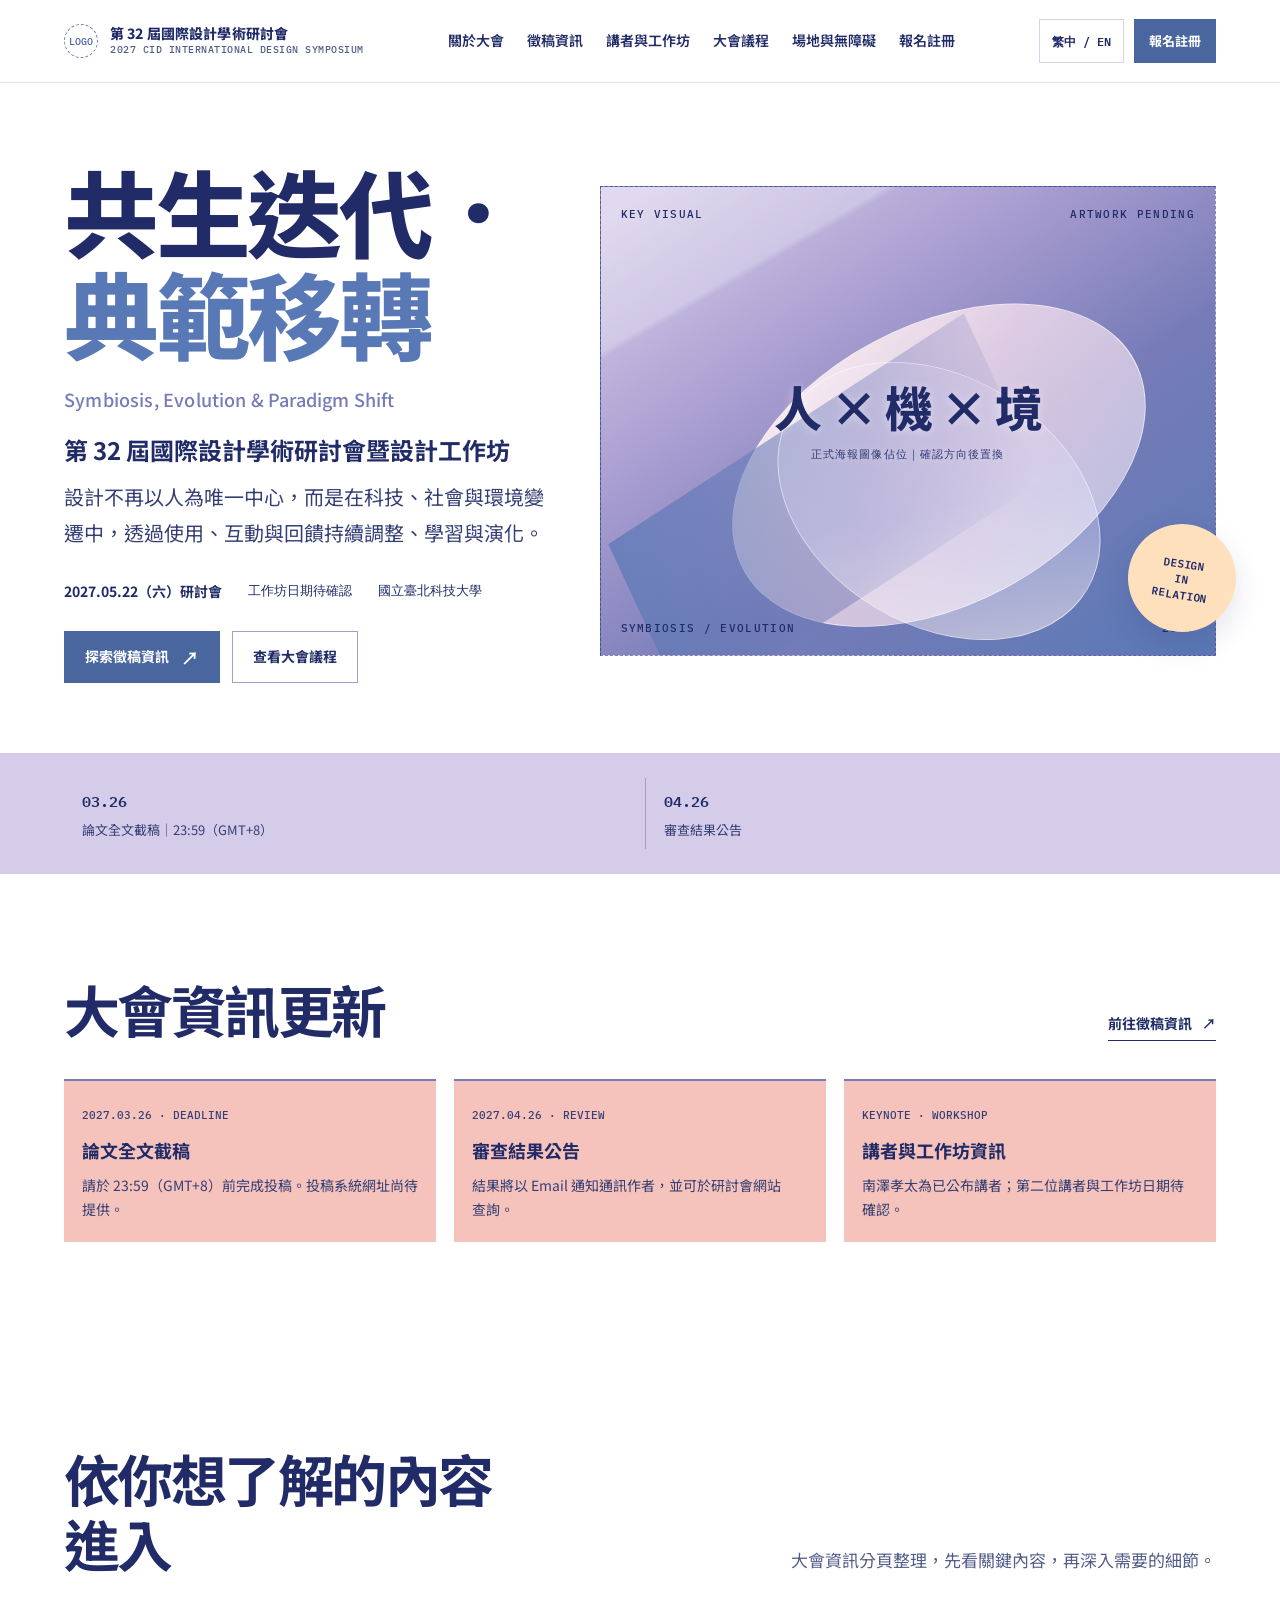
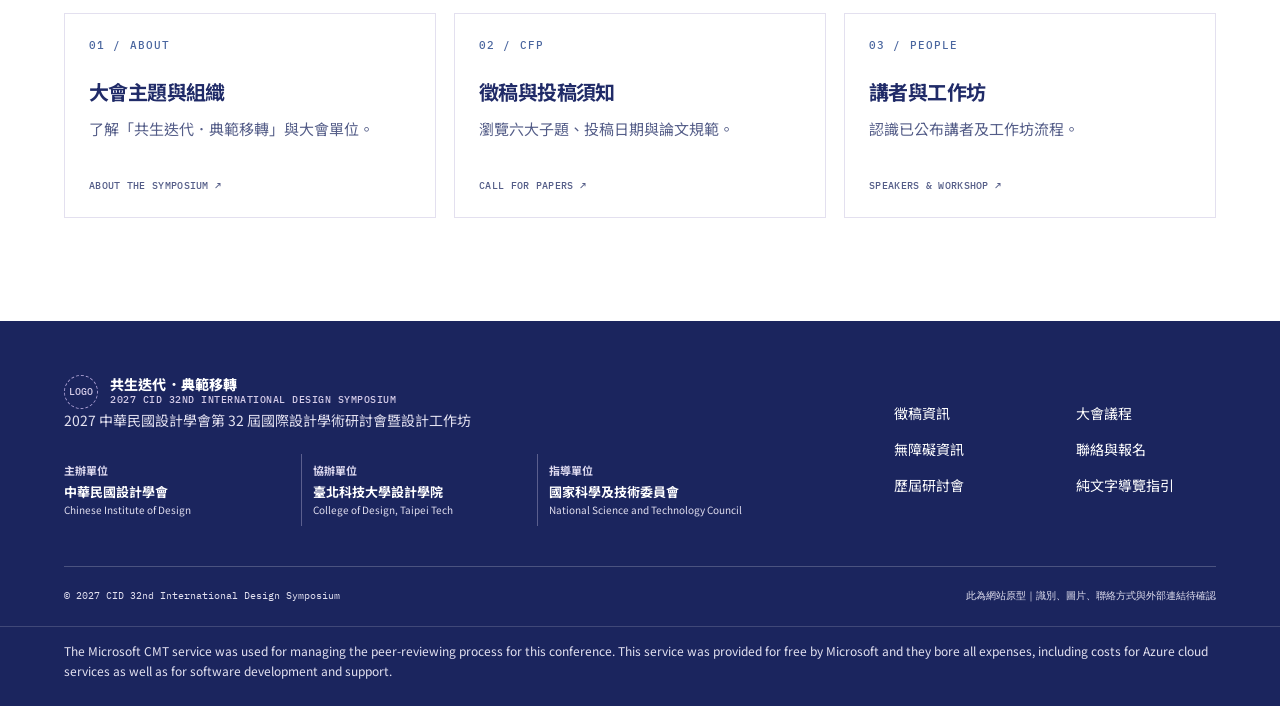
==== commit 643fa921: "Add CMT acknowledgment and align conference program" ====
--- a/index.html
+++ b/index.html
@@ -3,7 +3,7 @@
 <head>
   <meta charset="utf-8"><meta name="viewport" content="width=device-width, initial-scale=1">
   <meta name="description" content="2027 中華民國設計學會第 32 屆國際設計學術研討會暨設計工作坊">
-  <title>共生迭代．典範移轉｜2027 國際設計學術研討會</title><link rel="stylesheet" href="site.css">
+  <title>共生迭代．典範移轉｜2027 國際設計學術研討會</title><link rel="stylesheet" href="site.css?v=20261124-cmt-rwd">
 </head>
 <body data-page="home"><div id="site-header"></div>
 <main id="main">
@@ -31,4 +31,6 @@
   <section class="section"><div class="shell"><div class="section-head"><div><div class="eyebrow">START HERE</div><h2 data-zh="依你想了解的內容進入" data-en="Explore by topic">依你想了解的內容進入</h2></div><p data-zh="大會資訊分頁整理，先看關鍵內容，再深入需要的細節。" data-en="Key information is organized across focused pages, with details available where you need them.">大會資訊分頁整理，先看關鍵內容，再深入需要的細節。</p></div>
     <div class="grid-3"><a class="topic-card" href="about.html"><span class="topic-index">01 / ABOUT</span><h3 data-zh="大會主題與組織" data-en="Theme & Organization">大會主題與組織</h3><p data-zh="了解「共生迭代．典範移轉」與大會單位。" data-en="Explore the theme and conference organizations.">了解「共生迭代．典範移轉」與大會單位。</p><span class="en">ABOUT THE SYMPOSIUM ↗</span></a><a class="topic-card" href="call-for-papers.html"><span class="topic-index">02 / CFP</span><h3 data-zh="徵稿與投稿須知" data-en="Call for Papers">徵稿與投稿須知</h3><p data-zh="瀏覽六大子題、投稿日期與論文規範。" data-en="Review the six tracks, key dates, and submission guidelines.">瀏覽六大子題、投稿日期與論文規範。</p><span class="en">CALL FOR PAPERS ↗</span></a><a class="topic-card" href="speakers.html"><span class="topic-index">03 / PEOPLE</span><h3 data-zh="講者與工作坊" data-en="Speakers & Workshop">講者與工作坊</h3><p data-zh="認識已公布講者及工作坊流程。" data-en="Meet the announced keynote and view the workshop schedule.">認識已公布講者及工作坊流程。</p><span class="en">SPEAKERS & WORKSHOP ↗</span></a></div>
   </div></section>
-</main><div id="site-footer"></div><div id="toast" class="toast" role="status" aria-live="polite"></div><script src="site.js"></script></body></html>
+</main><div id="site-footer"></div>
+<div class="cmt-acknowledgment-band"><div class="shell"><p class="cmt-acknowledgment">The Microsoft CMT service was used for managing the peer-reviewing process for this conference. This service was provided for free by Microsoft and they bore all expenses, including costs for Azure cloud services as well as for software development and support.</p></div></div>
+<div id="toast" class="toast" role="status" aria-live="polite"></div><script src="site.js"></script></body></html>
--- a/site.css
+++ b/site.css
@@ -146,3 +146,8 @@
 body[data-page="venue"] .copy-grid{grid-template-columns:1fr 1fr}
 @media(max-width:820px){body[data-page="venue"] .copy-grid{grid-template-columns:1fr}}
 @media(max-width:560px){body[data-page="home"] .date-row{grid-template-columns:repeat(2,minmax(0,1fr))}.fee-list strong{font-size:18px}}
+
+
+/* Microsoft CMT acknowledgment: static homepage footer note. */
+.cmt-acknowledgment-band{background:#1b255e;color:#e4e2f1;border-top:1px solid rgba(255,255,255,.16);padding:14px 0 24px}
+.cmt-acknowledgment{margin:0;color:inherit;font-size:12px;line-height:1.7;letter-spacing:0;overflow-wrap:anywhere}
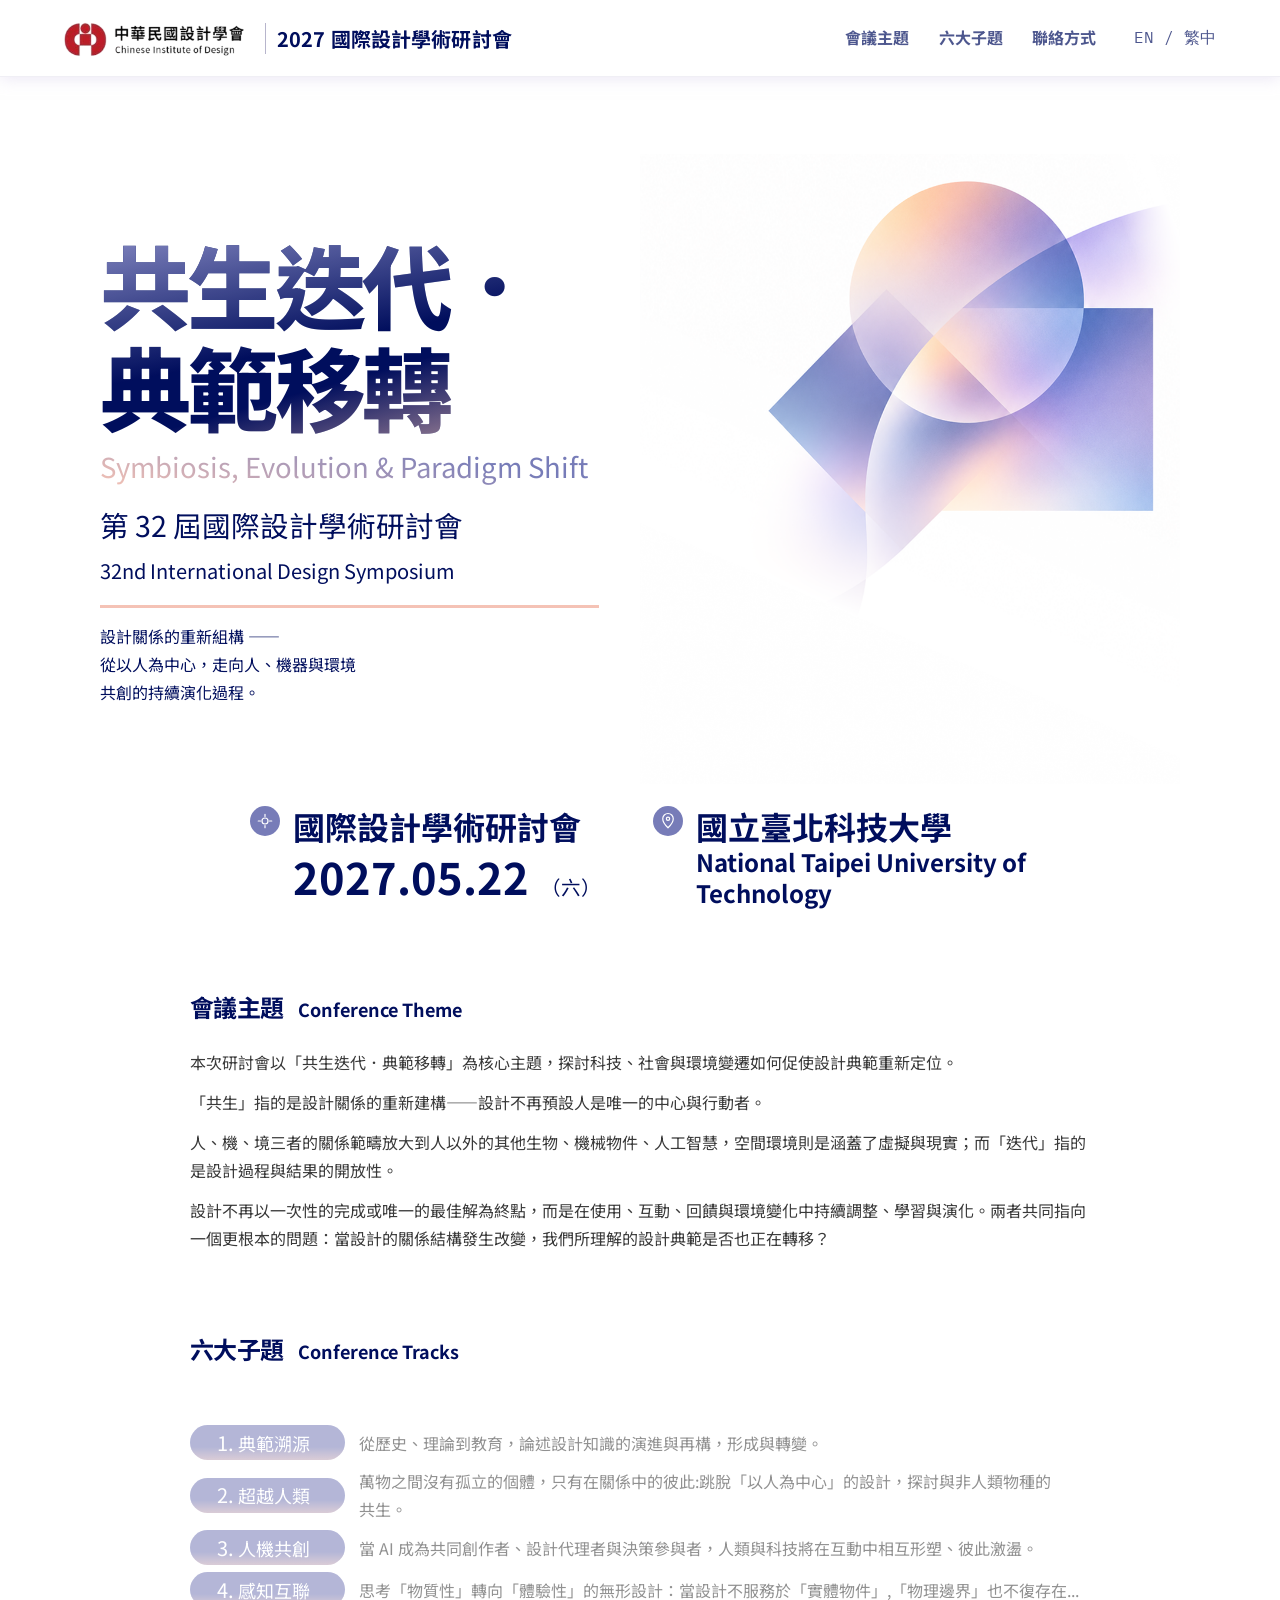
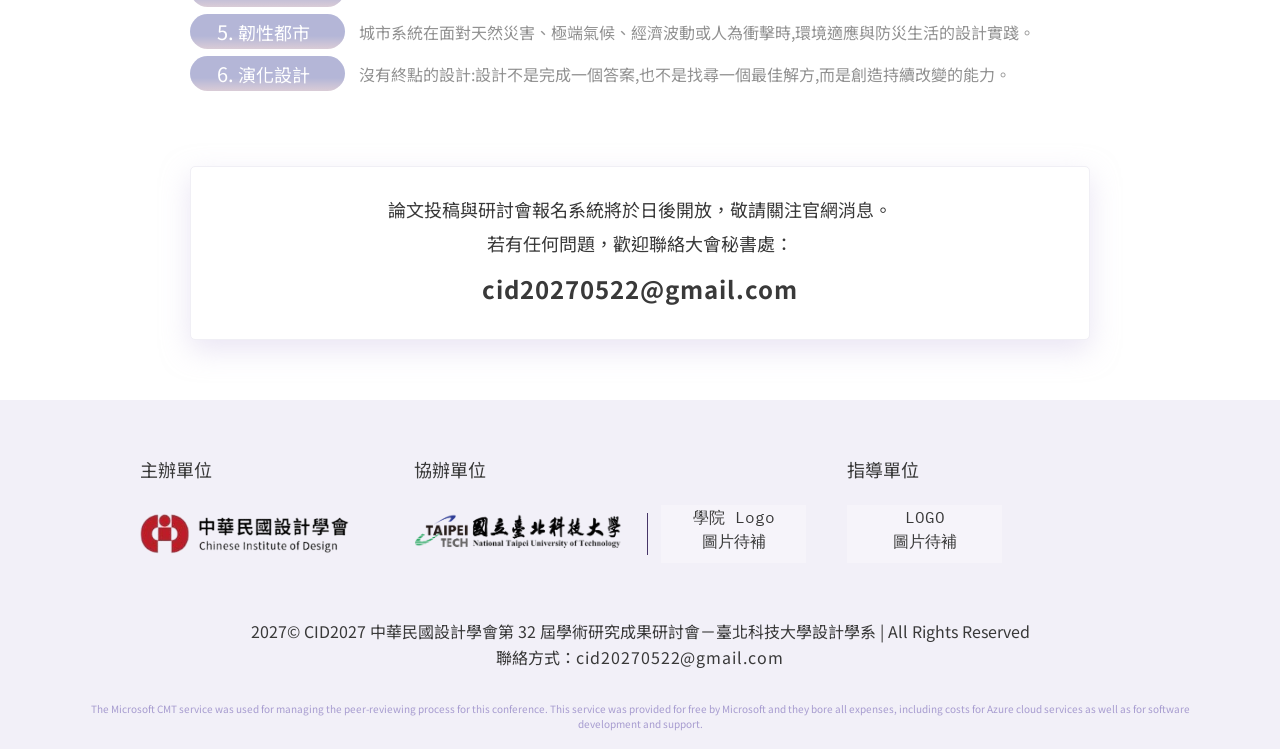
==== commit e019f166: "Sync latest symposium site and add Taipei Tech footer logo" ====
--- a/index.html
+++ b/index.html
@@ -1,36 +1,77 @@
 <!doctype html>
 <html lang="zh-Hant">
 <head>
-  <meta charset="utf-8"><meta name="viewport" content="width=device-width, initial-scale=1">
-  <meta name="description" content="2027 中華民國設計學會第 32 屆國際設計學術研討會暨設計工作坊">
-  <title>共生迭代．典範移轉｜2027 國際設計學術研討會</title><link rel="stylesheet" href="site.css?v=20261124-cmt-rwd">
+  <meta charset="utf-8">
+  <meta name="viewport" content="width=device-width, initial-scale=1">
+  <meta name="description" content="2027 中華民國設計學會第 32 屆國際設計學術研討會暨設計工作坊：共生迭代．典範移轉。">
+  <title>共生迭代．典範移轉｜2027 國際設計學術研討會</title>
+  <link rel="stylesheet" href="site.css?v=20261126-home-banner-theme-6">
 </head>
-<body data-page="home"><div id="site-header"></div>
-<main id="main">
-  <section class="hero"><div class="shell hero-grid">
-    <div><h1>共生迭代．<br><em>典範移轉</em></h1>
-      <p class="hero-english">Symbiosis, Evolution &amp; Paradigm Shift</p>
-      <p class="hero-event" data-zh="第 32 屆國際設計學術研討會暨設計工作坊" data-en="32nd International Design Symposium &amp; Design Workshop">第 32 屆國際設計學術研討會暨設計工作坊</p>
-      <p class="hero-copy" data-zh="設計不再以人為唯一中心，而是在科技、社會與環境變遷中，透過使用、互動與回饋持續調整、學習與演化。" data-en="Design moves beyond a solely human-centered view, continually adapting, learning, and evolving through use, interaction, and feedback amid technological, social, and environmental change.">設計不再以人為唯一中心，而是在科技、社會與環境變遷中，透過使用、互動與回饋持續調整、學習與演化。</p>
-      <div class="hero-meta"><span><strong data-zh="2027.05.22（六）研討會" data-en="May 22, 2027 · Symposium">2027.05.22（六）研討會</strong></span><span data-zh="工作坊日期待確認" data-en="Workshop date to be confirmed">工作坊日期待確認</span><span data-zh="國立臺北科技大學" data-en="Taipei Tech">國立臺北科技大學</span></div>
-      <div class="hero-actions"><a class="button" href="call-for-papers.html"><span data-zh="探索徵稿資訊" data-en="Explore the Call for Papers">探索徵稿資訊</span> <span class="arrow" aria-hidden="true">↗</span></a><a class="button secondary" href="program.html" data-zh="查看大會議程" data-en="View the Program">查看大會議程</a></div>
-    </div>
-    <div class="hero-art"><div class="visual-placeholder" aria-label="主視覺海報延伸構圖佔位"><div class="placeholder-tag"><span>KEY VISUAL</span><span>ARTWORK PENDING</span></div><span class="poster-plane" aria-hidden="true"></span><div class="placeholder-core">人 × 機 × 境<small>正式海報圖像佔位｜確認方向後置換</small></div><div class="placeholder-tag"><span>SYMBIOSIS / EVOLUTION</span><span>2027</span></div></div><div class="hero-sticker">DESIGN<br>IN<br>RELATION</div></div>
-  </div></section>
-  <div class="date-band"><div class="shell date-row" aria-label="重要日期">
-    <div class="date-cell"><time datetime="2027-03-26">03.26</time><span data-zh="論文全文截稿｜23:59（GMT+8）" data-en="Full paper deadline | 23:59 (GMT+8)">論文全文截稿｜23:59（GMT+8）</span></div>
-    <div class="date-cell"><time datetime="2027-04-26">04.26</time><span data-zh="審查結果公告" data-en="Review results announced">審查結果公告</span></div>
-  </div></div>
-  <section class="section white"><div class="shell"><div class="section-head"><div><div class="eyebrow">WHAT'S NEXT</div><h2 data-zh="大會資訊更新" data-en="Conference Updates">大會資訊更新</h2></div><a class="text-link" href="call-for-papers.html"><span data-zh="前往徵稿資訊" data-en="Call for Papers">前往徵稿資訊</span> <span aria-hidden="true">↗</span></a></div>
-    <div class="news-list">
-      <article class="news-item"><time datetime="2027-03-26">2027.03.26 · DEADLINE</time><h3 data-zh="論文全文截稿" data-en="Full paper submission deadline">論文全文截稿</h3><p data-zh="請於 23:59（GMT+8）前完成投稿。投稿系統網址尚待提供。" data-en="Submit by 23:59 (GMT+8). The submission-system link is forthcoming.">請於 23:59（GMT+8）前完成投稿。投稿系統網址尚待提供。</p></article>
-      <article class="news-item"><time datetime="2027-04-26">2027.04.26 · REVIEW</time><h3 data-zh="審查結果公告" data-en="Review results announced">審查結果公告</h3><p data-zh="結果將以 Email 通知通訊作者，並可於研討會網站查詢。" data-en="Corresponding authors will be notified by email; results will also be available on the symposium website.">結果將以 Email 通知通訊作者，並可於研討會網站查詢。</p></article>
-      <article class="news-item"><time>KEYNOTE · WORKSHOP</time><h3 data-zh="講者與工作坊資訊" data-en="Keynote and workshop details">講者與工作坊資訊</h3><p data-zh="南澤孝太為已公布講者；第二位講者與工作坊日期待確認。" data-en="Kouta Minamizawa is confirmed; the second keynote and workshop date are to be confirmed.">南澤孝太為已公布講者；第二位講者與工作坊日期待確認。</p></article>
-    </div>
-  </div></section>
-  <section class="section"><div class="shell"><div class="section-head"><div><div class="eyebrow">START HERE</div><h2 data-zh="依你想了解的內容進入" data-en="Explore by topic">依你想了解的內容進入</h2></div><p data-zh="大會資訊分頁整理，先看關鍵內容，再深入需要的細節。" data-en="Key information is organized across focused pages, with details available where you need them.">大會資訊分頁整理，先看關鍵內容，再深入需要的細節。</p></div>
-    <div class="grid-3"><a class="topic-card" href="about.html"><span class="topic-index">01 / ABOUT</span><h3 data-zh="大會主題與組織" data-en="Theme & Organization">大會主題與組織</h3><p data-zh="了解「共生迭代．典範移轉」與大會單位。" data-en="Explore the theme and conference organizations.">了解「共生迭代．典範移轉」與大會單位。</p><span class="en">ABOUT THE SYMPOSIUM ↗</span></a><a class="topic-card" href="call-for-papers.html"><span class="topic-index">02 / CFP</span><h3 data-zh="徵稿與投稿須知" data-en="Call for Papers">徵稿與投稿須知</h3><p data-zh="瀏覽六大子題、投稿日期與論文規範。" data-en="Review the six tracks, key dates, and submission guidelines.">瀏覽六大子題、投稿日期與論文規範。</p><span class="en">CALL FOR PAPERS ↗</span></a><a class="topic-card" href="speakers.html"><span class="topic-index">03 / PEOPLE</span><h3 data-zh="講者與工作坊" data-en="Speakers & Workshop">講者與工作坊</h3><p data-zh="認識已公布講者及工作坊流程。" data-en="Meet the announced keynote and view the workshop schedule.">認識已公布講者及工作坊流程。</p><span class="en">SPEAKERS & WORKSHOP ↗</span></a></div>
-  </div></section>
-</main><div id="site-footer"></div>
-<div class="cmt-acknowledgment-band"><div class="shell"><p class="cmt-acknowledgment">The Microsoft CMT service was used for managing the peer-reviewing process for this conference. This service was provided for free by Microsoft and they bore all expenses, including costs for Azure cloud services as well as for software development and support.</p></div></div>
-<div id="toast" class="toast" role="status" aria-live="polite"></div><script src="site.js"></script></body></html>
+<body data-page="home">
+  <div id="site-header"></div>
+  <main id="main">
+    <section class="home-hero" aria-labelledby="home-title">
+      <div class="shell home-hero-inner">
+        <div class="home-hero-copy">
+          <h1 id="home-title"><span class="home-title-line" data-zh="共生迭代．" data-en="Symbiosis,">共生迭代．</span><span class="home-title-line" data-zh="典範移轉" data-en="Evolution &amp; Paradigm Shift">典範移轉</span></h1>
+          <p class="home-hero-english">Symbiosis, Evolution &amp; Paradigm Shift</p>
+          <p class="home-conference" data-zh="第 32 屆國際設計學術研討會" data-en="32nd International Design Symposium">第 32 屆國際設計學術研討會</p>
+          <p class="home-conference-english">32nd International Design Symposium</p>
+          <p class="home-hero-summary" data-zh="設計關係的重新組構 ——&#10;從以人為中心，走向人、機器與環境&#10;共創的持續演化過程。" data-en="Design relationships are being reconfigured—moving beyond human-centered thinking toward an ongoing process of co-evolution among people, machines, and environments.">設計關係的重新組構 ——<br>從以人為中心，走向人、機器與環境<br>共創的持續演化過程。</p>
+        </div>
+        <div class="home-hero-art">
+          <img class="home-key-visual" src="assets/cid2027-key-visual.png" alt="大會主視覺：靛藍、淡紫與暖色交疊的幾何圖形。">
+        </div>
+        <div class="home-event-meta">
+          <div class="home-meta-item home-meta-date">
+            <span class="home-meta-symbol" aria-hidden="true"><svg viewBox="0 0 24 24" focusable="false"><path d="M12 3v3m0 12v3M3 12h3m12 0h3M12 8a4 4 0 1 0 0 8 4 4 0 0 0 0-8Z"/></svg></span>
+            <div><span class="home-meta-label" data-zh="國際設計學術研討會" data-en="International Design Symposium">國際設計學術研討會</span><time datetime="2027-05-22">2027.05.22 <small data-zh="（六）" data-en="Sat.">（六）</small></time></div>
+          </div>
+          <div class="home-meta-item home-meta-place" role="group" aria-label="活動地點">
+            <span class="home-meta-symbol" aria-hidden="true"><svg viewBox="0 0 24 24" focusable="false"><path d="M12 21s7-6.5 7-12a7 7 0 1 0-14 0c0 5.5 7 12 7 12Z"/><circle cx="12" cy="9" r="2.2"/></svg></span>
+            <div><strong data-zh="國立臺北科技大學" data-en="National Taipei University of Technology">國立臺北科技大學</strong><small>National Taipei University of Technology</small></div>
+          </div>
+        </div>
+      </div>
+    </section>
+
+    <section class="home-section home-theme" id="theme" aria-labelledby="theme-title">
+      <div class="home-reading-width">
+        <h2 id="theme-title"><span data-zh="會議主題" data-en="Conference Theme">會議主題</span><small>Conference Theme</small></h2>
+        <div class="home-theme-copy">
+          <p data-zh="本次研討會以「共生迭代．典範移轉」為核心主題，探討科技、社會與環境變遷如何促使設計典範重新定位。" data-en="Under the theme “Symbiosis, Evolution &amp; Paradigm Shift,” this symposium explores how changes in technology, society, and the environment are reshaping design paradigms.">本次研討會以「共生迭代．典範移轉」為核心主題，探討科技、社會與環境變遷如何促使設計典範重新定位。</p>
+          <p data-zh="「共生」指的是設計關係的重新建構——設計不再預設人是唯一的中心與行動者。" data-en="“Symbiosis” refers to the reconstruction of design relationships—design no longer assumes humans are the only center and actors.">「共生」指的是設計關係的重新建構——設計不再預設人是唯一的中心與行動者。</p>
+          <p data-zh="人、機、境三者的關係範疇放大到人以外的其他生物、機械物件、人工智慧，空間環境則是涵蓋了虛擬與現實；而「迭代」指的是設計過程與結果的開放性。" data-en="The relationships among people, machines, and environments expand to include other living beings, mechanical objects, and artificial intelligence; the spatial environment encompasses both virtual and physical realms. “Evolution” refers to the openness of design processes and outcomes.">人、機、境三者的關係範疇放大到人以外的其他生物、機械物件、人工智慧，空間環境則是涵蓋了虛擬與現實；而「迭代」指的是設計過程與結果的開放性。</p>
+          <p data-zh="設計不再以一次性的完成或唯一的最佳解為終點，而是在使用、互動、回饋與環境變化中持續調整、學習與演化。兩者共同指向一個更根本的問題：當設計的關係結構發生改變，我們所理解的設計典範是否也正在轉移？" data-en="Design is no longer a one-time completion or a single optimal solution; it continues to adapt, learn, and evolve through use, interaction, feedback, and environmental change. Together, these ideas point to a more fundamental question: as the structure of design relationships changes, is the design paradigm we understand also shifting?">設計不再以一次性的完成或唯一的最佳解為終點，而是在使用、互動、回饋與環境變化中持續調整、學習與演化。兩者共同指向一個更根本的問題：當設計的關係結構發生改變，我們所理解的設計典範是否也正在轉移？</p>
+        </div>
+      </div>
+    </section>
+
+    <section class="home-section home-tracks" id="tracks" aria-labelledby="tracks-title">
+      <div class="home-reading-width">
+        <h2 id="tracks-title"><span data-zh="六大子題" data-en="Six Conference Tracks">六大子題</span><small>Conference Tracks</small></h2>
+        <ol class="home-track-list">
+          <li><a href="call-for-papers.html"><span class="home-track-name"><span class="home-track-number" aria-hidden="true">1.</span><span class="home-track-label" data-zh="典範溯源" data-en="Design Paradigms &amp; Knowledge">典範溯源</span></span><span class="home-track-desc" data-zh="從歷史、理論到教育，論述設計知識的演進與再構，形成與轉變。" data-en="Trace the evolution and reconstruction of design knowledge through history, theory, and education.">從歷史、理論到教育，論述設計知識的演進與再構，形成與轉變。</span></a></li>
+          <li><a href="call-for-papers.html"><span class="home-track-name"><span class="home-track-number" aria-hidden="true">2.</span><span class="home-track-label" data-zh="超越人類" data-en="More-than-Human Design">超越人類</span></span><span class="home-track-desc" data-zh="萬物之間沒有孤立的個體，只有在關係中的彼此:跳脫「以人為中心」的設計，探討與非人類物種的共生。" data-en="No being exists in isolation; all are connected. Move beyond human-centered design to explore symbiosis with non-human species.">萬物之間沒有孤立的個體，只有在關係中的彼此:跳脫「以人為中心」的設計，探討與非人類物種的共生。</span></a></li>
+          <li><a href="call-for-papers.html"><span class="home-track-name"><span class="home-track-number" aria-hidden="true">3.</span><span class="home-track-label" data-zh="人機共創" data-en="Human–AI Co-Creation">人機共創</span></span><span class="home-track-desc" data-zh="當 AI 成為共同創作者、設計代理者與決策參與者，人類與科技將在互動中相互形塑、彼此激盪。" data-en="As AI becomes a co-creator, design agent, and decision participant, people and technology shape one another through interaction.">當 AI 成為共同創作者、設計代理者與決策參與者，人類與科技將在互動中相互形塑、彼此激盪。</span></a></li>
+          <li><a href="call-for-papers.html"><span class="home-track-name"><span class="home-track-number" aria-hidden="true">4.</span><span class="home-track-label" data-zh="感知互聯" data-en="Connected Senses">感知互聯</span></span><span class="home-track-desc" data-zh="思考「物質性」轉向「體驗性」的無形設計：當設計不服務於「實體物件」,「物理邊界」也不復存在..." data-en="Consider intangible design moving from materiality to experience: when design no longer serves physical objects, physical boundaries may cease to exist...">思考「物質性」轉向「體驗性」的無形設計：當設計不服務於「實體物件」,「物理邊界」也不復存在...</span></a></li>
+          <li><a href="call-for-papers.html"><span class="home-track-name"><span class="home-track-number" aria-hidden="true">5.</span><span class="home-track-label" data-zh="韌性都市" data-en="Resilient Cities">韌性都市</span></span><span class="home-track-desc" data-zh="城市系統在面對天然災害、極端氣候、經濟波動或人為衝擊時,環境適應與防災生活的設計實踐。" data-en="Design practices for environmental adaptation and disaster-resilient living amid natural disasters, extreme weather, economic shifts, or human impacts.">城市系統在面對天然災害、極端氣候、經濟波動或人為衝擊時,環境適應與防災生活的設計實踐。</span></a></li>
+          <li><a href="call-for-papers.html"><span class="home-track-name"><span class="home-track-number" aria-hidden="true">6.</span><span class="home-track-label" data-zh="演化設計" data-en="Evolving Design">演化設計</span></span><span class="home-track-desc" data-zh="沒有終點的設計:設計不是完成一個答案,也不是找尋一個最佳解方,而是創造持續改變的能力。" data-en="Design has no end: it is not about completing an answer or finding the single best solution, but creating the capacity for continuous change.">沒有終點的設計:設計不是完成一個答案,也不是找尋一個最佳解方,而是創造持續改變的能力。</span></a></li>
+        </ol>
+      </div>
+    </section>
+
+    <section class="home-contact" id="contact" aria-label="聯絡方式">
+      <div class="home-contact-card">
+        <p data-zh="論文投稿與研討會報名系統將於日後開放，敬請關注官網消息。" data-en="Paper submission and symposium registration will open later. Please check this website for updates.">論文投稿與研討會報名系統將於日後開放，敬請關注官網消息。</p>
+        <p data-zh="若有任何問題，歡迎聯絡大會秘書處：" data-en="For enquiries, please contact the conference secretariat:">若有任何問題，歡迎聯絡大會秘書處：</p>
+        <a href="mailto:cid20270522@gmail.com">cid20270522@gmail.com</a>
+      </div>
+    </section>
+  </main>
+  <div id="site-footer"></div>
+  <div class="cmt-acknowledgment-band"><div class="shell"><p class="cmt-acknowledgment">The Microsoft CMT service was used for managing the peer-reviewing process for this conference. This service was provided for free by Microsoft and they bore all expenses, including costs for Azure cloud services as well as for software development and support.</p></div></div>
+  <div id="toast" class="toast" role="status" aria-live="polite"></div>
+  <script src="site.js?v=20261126-home-banner-meta-3"></script>
+</body>
+</html>
--- a/site.css
+++ b/site.css
@@ -151,3 +151,421 @@
 /* Microsoft CMT acknowledgment: static homepage footer note. */
 .cmt-acknowledgment-band{background:#1b255e;color:#e4e2f1;border-top:1px solid rgba(255,255,255,.16);padding:14px 0 24px}
 .cmt-acknowledgment{margin:0;color:inherit;font-size:12px;line-height:1.7;letter-spacing:0;overflow-wrap:anywhere}
+
+
+/* Homepage-only composition adapted from the supplied conference screen. */
+body[data-page="home"]{--home-ink:#202b68;--home-muted:#626887;--home-rule:#e5e2ef;--home-violet:#777cb8;--home-lavender:#d5cce9;--home-blue:#5979b6;--home-peach:#ffe0bd;color:var(--home-ink);background:#fff}
+body[data-page="home"] .site-header{position:relative;background:#fff;border-bottom:1px solid #f0eff5;backdrop-filter:none}
+body[data-page="home"] .header-inner{min-height:70px}
+body[data-page="home"] .wordmark{font-size:13px;gap:10px}
+body[data-page="home"] .wordmark small{font-size:9px}
+body[data-page="home"] .mark-placeholder{width:35px;height:35px;border:1px dashed var(--home-violet);color:var(--home-blue);font-size:8px}
+body[data-page="home"] .main-nav{gap:clamp(17px,2.6vw,36px);font-size:13px}
+body[data-page="home"] .main-nav a{color:var(--home-ink)}
+body[data-page="home"] .main-nav a:after{background:var(--home-violet)}
+body[data-page="home"] .home-hero{padding:clamp(44px,6vw,78px) 0 28px;overflow:hidden}
+body[data-page="home"] .home-hero-inner{display:grid;grid-template-columns:minmax(0,.9fr) minmax(400px,1.1fr);grid-template-rows:auto auto;column-gap:clamp(20px,4vw,56px);align-items:center}
+body[data-page="home"] .home-hero-copy{grid-column:1;grid-row:1;position:relative;z-index:1}
+body[data-page="home"] .home-hero-copy h1{max-width:9ch;margin:0 0 12px;color:#303f83;font-size:clamp(48px,6.5vw,82px);line-height:1.12;letter-spacing:-.04em;font-weight:800}
+body[data-page="home"] .home-hero-english{font-size:clamp(15px,1.6vw,19px);color:#9697ae;margin:0 0 16px;white-space:nowrap}
+body[data-page="home"] .home-conference{font-size:clamp(18px,2vw,23px);font-weight:700;margin:0 0 7px}
+body[data-page="home"] .home-hero-summary{max-width:32em;padding-top:14px;border-top:1px solid var(--home-violet);font-size:15px;line-height:1.75;color:#39416e;margin:20px 0 0}
+body[data-page="home"] .home-hero-art{position:relative;isolation:isolate;grid-column:2;grid-row:1;min-height:380px;overflow:hidden;background:#fff}
+body[data-page="home"] .home-art-disc{position:absolute;width:min(52%,270px);aspect-ratio:1;left:29%;top:3%;border-radius:50%;background:radial-gradient(circle at 34% 31%,rgba(255,224,189,.92),rgba(245,195,187,.78) 22%,rgba(166,155,207,.7) 58%,rgba(89,121,182,.76));mix-blend-mode:multiply}
+body[data-page="home"] .home-art-plane{position:absolute;width:66%;height:46%;right:2%;top:38%;background:linear-gradient(130deg,rgba(89,121,182,.8),rgba(119,124,184,.68) 53%,rgba(166,155,207,.8));clip-path:polygon(0 45%,27% 0,100% 0,100% 100%,32% 100%);opacity:.88}
+body[data-page="home"] .home-art-orbit{position:absolute;z-index:1;left:22%;top:18%;width:63%;height:57%;border-radius:50%;background:linear-gradient(130deg,rgba(255,224,189,.76),rgba(213,204,233,.58) 44%,rgba(89,121,182,.65));transform:rotate(-33deg) skewX(-16deg);mix-blend-mode:screen}
+body[data-page="home"] .home-art-orbit-two{left:36%;top:27%;width:54%;height:62%;transform:rotate(34deg) skewX(-12deg);background:linear-gradient(135deg,rgba(213,204,233,.74),rgba(119,124,184,.46) 50%,rgba(255,224,189,.7))}
+body[data-page="home"] .home-art-caption{position:absolute;z-index:2;right:10px;bottom:10px;padding:6px 9px;background:rgba(255,255,255,.82);color:#424b7c;font:500 9px/1.5 var(--mono);letter-spacing:.02em}
+body[data-page="home"] .home-event-meta{grid-column:1 / -1;grid-row:2;display:grid;grid-template-columns:1fr 1fr;gap:25px;padding:22px 0 12px;max-width:780px;margin:0 auto;width:100%}
+body[data-page="home"] .home-meta-item{display:flex;align-items:flex-start;gap:13px;min-width:0}
+body[data-page="home"] .home-meta-symbol{display:grid;place-items:center;width:30px;height:30px;flex:0 0 30px;border-radius:50%;background:var(--home-violet);color:#fff;font-size:19px;line-height:1}
+body[data-page="home"] .home-meta-label{display:block;font-size:13px;font-weight:700;margin-bottom:4px}
+body[data-page="home"] .home-meta-item time{font-size:26px;font-weight:800;line-height:1.2;letter-spacing:.015em}
+body[data-page="home"] .home-meta-item time small{font-size:14px;letter-spacing:0}
+body[data-page="home"] .home-meta-place strong,body[data-page="home"] .home-meta-place small{display:block}
+body[data-page="home"] .home-meta-place strong{font-size:19px;line-height:1.35}
+body[data-page="home"] .home-meta-place small{font:500 11px/1.5 var(--mono);color:var(--home-muted);margin-top:2px}
+body[data-page="home"] .home-section{padding:56px 0 42px}
+body[data-page="home"] .home-reading-width{width:min(960px,calc(100% - 48px));margin-inline:auto}
+body[data-page="home"] .home-section h2{display:flex;align-items:baseline;gap:14px;margin:0 0 24px;font-size:22px;line-height:1.4;letter-spacing:-.025em;color:#202b68}
+body[data-page="home"] .home-section h2 small{font-size:13px;letter-spacing:0;color:#414b7d}
+body[data-page="home"] .home-theme{padding-top:42px}
+body[data-page="home"] .home-theme-copy{display:grid;gap:12px;color:#444960;font-size:14px;line-height:1.8}
+body[data-page="home"] .home-theme-copy p{margin:0}
+body[data-page="home"] .home-tracks{padding-top:38px;padding-bottom:55px}
+body[data-page="home"] .home-tracks h2{margin-bottom:19px}
+body[data-page="home"] .home-track-list{list-style:none;margin:0;padding:0;display:grid;gap:7px}
+body[data-page="home"] .home-track-list li{margin:0}
+body[data-page="home"] .home-track-list a{display:grid;grid-template-columns:118px 1fr;align-items:center;gap:14px;min-height:32px}
+body[data-page="home"] .home-track-name{display:block;padding:4px 12px;border-radius:999px;background:linear-gradient(100deg,#8f8fc2,#5979b6);color:#fff;text-align:center;font-size:13px;font-weight:700;line-height:1.45;transition:transform .18s,background .18s}
+body[data-page="home"] .home-track-list a:hover .home-track-name{transform:translateX(3px);background:var(--home-ink)}
+body[data-page="home"] .home-track-desc{font-size:13px;line-height:1.65;color:#50546a}
+body[data-page="home"] .home-more-link{display:inline-flex;align-items:center;gap:10px;margin:22px 0 0 132px;padding-bottom:3px;border-bottom:1px solid #8889b9;font-size:13px;font-weight:700;color:#394477}
+body[data-page="home"] .home-contact{padding:20px 24px 60px}
+body[data-page="home"] .home-contact-card{max-width:760px;margin:0 auto;padding:28px 32px 30px;text-align:center;background:#fff;border:1px solid #f0eff5;box-shadow:0 10px 32px rgba(32,43,104,.06)}
+body[data-page="home"] .home-contact-card h2{font-size:20px;margin:0 0 12px}
+body[data-page="home"] .home-contact-card p{font-size:14px;line-height:1.7;color:#555a70;margin:0 0 4px}
+body[data-page="home"] .home-contact-card a{display:inline-block;margin-top:6px;font-size:21px;font-weight:800;letter-spacing:.04em;color:var(--home-ink)}
+body[data-page="home"] .home-contact-card a:hover{text-decoration:underline;text-underline-offset:4px}
+body[data-page="home"] .home-site-footer{padding:34px 0 15px;background:#f5f4f9;color:var(--home-ink)}
+body[data-page="home"] .home-footer-units{display:grid;grid-template-columns:1fr 1.25fr 1.1fr;gap:20px;align-items:center;padding-bottom:24px}
+body[data-page="home"] .home-footer-unit{display:flex;align-items:center;gap:10px;min-width:0}
+body[data-page="home"] .home-footer-mark{display:grid;place-items:center;width:42px;height:38px;flex:0 0 42px;border:1px dashed #9e9abc;color:#62668f;text-align:center;font:500 8px/1.35 var(--mono)}
+body[data-page="home"] .home-footer-unit small,body[data-page="home"] .home-footer-unit strong,body[data-page="home"] .home-footer-unit div>span{display:block}
+body[data-page="home"] .home-footer-unit small{font-size:11px;color:#656981;margin-bottom:3px}
+body[data-page="home"] .home-footer-unit strong{font-size:13px;line-height:1.5;color:#252f69}
+body[data-page="home"] .home-footer-unit div>span{font-size:10px;line-height:1.45;color:#626887}
+body[data-page="home"] .home-footer-links{display:flex;justify-content:center;flex-wrap:wrap;gap:8px 20px;padding:15px 0;border-top:1px solid #dedce9;border-bottom:1px solid #dedce9;font-size:12px}
+body[data-page="home"] .home-footer-links a:hover{color:var(--home-blue);text-decoration:underline;text-underline-offset:3px}
+body[data-page="home"] .home-footer-bottom{display:flex;justify-content:space-between;gap:16px;padding-top:13px;color:#676b80;font:400 10px/1.6 var(--mono)}
+body[data-page="home"] .cmt-acknowledgment-band{padding:12px 0 17px;background:#f5f4f9;border-top:0;color:#77798a}
+body[data-page="home"] .cmt-acknowledgment{font-size:10px;line-height:1.6;color:inherit}
+body[data-page="home"] .skip-link{background:#ffe0bd;color:#202b68}
+body[data-page="home"] :focus-visible{outline-color:#5979b6}
+@media(max-width:820px){
+  body[data-page="home"] .home-hero-inner{grid-template-columns:minmax(0,.9fr) minmax(300px,1.1fr);column-gap:20px}
+  body[data-page="home"] .home-hero-art{min-height:320px}
+  body[data-page="home"] .home-hero-copy h1{font-size:clamp(44px,7vw,62px)}
+  body[data-page="home"] .home-footer-units{grid-template-columns:1fr 1.2fr 1.1fr;gap:10px}
+  body[data-page="home"] .home-footer-unit{align-items:flex-start}
+  body[data-page="home"] .home-footer-mark{width:34px;flex-basis:34px}
+}
+@media(max-width:620px){
+  body[data-page="home"] .header-inner{min-height:66px}
+  body[data-page="home"] .main-nav{top:66px;background:#fff}
+  body[data-page="home"] .header-tools .cta-small{display:none}
+  body[data-page="home"] .home-hero{padding:34px 0 22px}
+  body[data-page="home"] .home-hero-inner{grid-template-columns:1fr;grid-template-rows:auto auto auto;gap:0}
+  body[data-page="home"] .home-hero-copy{grid-column:1;grid-row:1}
+  body[data-page="home"] .home-hero-copy h1{font-size:clamp(45px,12vw,66px);max-width:8ch;margin-bottom:8px}
+  body[data-page="home"] .home-hero-english{white-space:normal;font-size:15px;margin-bottom:13px}
+  body[data-page="home"] .home-conference{font-size:18px}
+  body[data-page="home"] .home-hero-summary{font-size:14px;margin-top:14px;padding-top:11px}
+  body[data-page="home"] .home-hero-art{grid-column:1;grid-row:2;min-height:235px;margin:8px -4px 0}
+  body[data-page="home"] .home-art-disc{width:53%;left:24%;top:0}
+  body[data-page="home"] .home-art-plane{width:68%;height:48%;right:1%;top:34%}
+  body[data-page="home"] .home-event-meta{grid-column:1;grid-row:3;grid-template-columns:1fr;gap:14px;padding:14px 0 0}
+  body[data-page="home"] .home-meta-item time{font-size:23px}
+  body[data-page="home"] .home-meta-place strong{font-size:17px}
+  body[data-page="home"] .home-reading-width{width:calc(100% - 40px)}
+  body[data-page="home"] .home-section{padding:36px 0 28px}
+  body[data-page="home"] .home-theme{padding-top:30px}
+  body[data-page="home"] .home-section h2{font-size:20px;gap:10px;margin-bottom:17px}
+  body[data-page="home"] .home-section h2 small{font-size:12px}
+  body[data-page="home"] .home-theme-copy{font-size:14px;line-height:1.8}
+  body[data-page="home"] .home-track-list{gap:9px}
+  body[data-page="home"] .home-track-list a{grid-template-columns:105px 1fr;gap:10px;align-items:start}
+  body[data-page="home"] .home-track-name{font-size:12px;padding:4px 7px}
+  body[data-page="home"] .home-track-desc{font-size:13px}
+  body[data-page="home"] .home-more-link{margin-left:115px;font-size:12px}
+  body[data-page="home"] .home-contact{padding:8px 18px 36px}
+  body[data-page="home"] .home-contact-card{padding:22px 17px}
+  body[data-page="home"] .home-contact-card p{font-size:13px}
+  body[data-page="home"] .home-contact-card a{font-size:18px;overflow-wrap:anywhere}
+  body[data-page="home"] .home-site-footer{padding-top:26px}
+  body[data-page="home"] .home-footer-units{grid-template-columns:1fr;gap:0;padding-bottom:14px}
+  body[data-page="home"] .home-footer-unit{align-items:center;padding:11px 0;border-bottom:1px solid #dedce9}
+  body[data-page="home"] .home-footer-unit:last-child{border-bottom:0}
+  body[data-page="home"] .home-footer-mark{width:39px;height:36px;flex-basis:39px}
+  body[data-page="home"] .home-footer-links{justify-content:flex-start;gap:10px 17px;padding:14px 0}
+  body[data-page="home"] .home-footer-bottom{flex-direction:column;gap:3px;font-size:9px}
+  body[data-page="home"] .cmt-acknowledgment-band{padding:10px 0 15px}
+  body[data-page="home"] .cmt-acknowledgment{font-size:9px}
+}
+@media(prefers-reduced-motion:reduce){body[data-page="home"] .home-track-name{transition:none}}
+
+body[data-page="home"] .home-title-line{display:block}
+body[data-page="home"] .home-meta-symbol svg{width:18px;height:18px;fill:none;stroke:currentColor;stroke-width:1.6;stroke-linecap:round;stroke-linejoin:round}
+
+/* Final homepage readability and reference alignment. */
+body[data-page="home"] .cta-small{display:none}
+body[data-page="home"] .home-hero-summary{font-size:16px}
+body[data-page="home"] .home-theme-copy{font-size:16px}
+body[data-page="home"] .home-track-desc{font-size:15px}
+body[data-page="home"] .home-more-link{font-size:14px}
+body[data-page="home"] .home-contact-card p{font-size:16px}
+@media(max-width:620px){
+  body[data-page="home"] .home-hero-copy h1{max-width:100%;word-break:keep-all}
+  body[data-page="home"] .home-hero-summary{font-size:16px}
+  body[data-page="home"] .home-theme-copy{font-size:16px}
+  body[data-page="home"] .home-track-desc{font-size:16px}
+  body[data-page="home"] .home-more-link{font-size:14px}
+  body[data-page="home"] .home-contact-card p{font-size:16px}
+}
+
+
+/* Latest user-provided key visual, homepage header and footer composition. */
+body[data-page="home"] .home-hero-inner{width:min(1000px,calc(100% - var(--gutter)*2));grid-template-columns:minmax(0,.84fr) minmax(420px,1.16fr);column-gap:clamp(20px,3.2vw,42px)}
+body[data-page="home"] .home-hero-art{display:grid;place-items:center;min-height:0;overflow:visible;background:transparent}
+body[data-page="home"] .home-key-visual{display:block;width:100%;max-width:540px;height:auto;object-fit:contain}
+body[data-page="home"] .home-hero-art .home-art-orbit,body[data-page="home"] .home-hero-art .home-art-disc,body[data-page="home"] .home-hero-art .home-art-plane,body[data-page="home"] .home-hero-art .home-art-caption{display:none}
+body[data-page="home"] .home-header .header-inner{min-height:76px;gap:20px}
+body[data-page="home"] .home-brand-institute{display:flex;flex-direction:column;gap:1px;white-space:nowrap;font-size:13px;font-weight:800;line-height:1.3}
+body[data-page="home"] .home-brand-institute small{font-size:9px;font-weight:500;letter-spacing:0;color:#626887}
+body[data-page="home"] .home-brand-divider{width:1px;height:31px;flex:0 0 1px;background:#b7b5cc;margin-inline:2px}
+body[data-page="home"] .home-brand-event{font-size:13px;font-weight:800;line-height:1.35;white-space:nowrap}
+body[data-page="home"] .home-header .wordmark{flex:1;min-width:0;gap:9px}
+body[data-page="home"] .home-header .header-tools{gap:0}
+body[data-page="home"] .home-header .lang-btn{border:0;padding:8px 0 8px 18px;min-width:72px;font:500 11px var(--mono);color:#414b7d;white-space:nowrap}
+body[data-page="home"] .home-header .main-nav{gap:clamp(15px,2.3vw,30px)}
+body[data-page="home"] .home-site-footer{padding:38px 0 20px;background:#f2f1f7;color:#202b68}
+body[data-page="home"] .home-footer-units{grid-template-columns:1fr 1.25fr 1.1fr;gap:26px;align-items:start;padding-bottom:30px}
+body[data-page="home"] .home-footer-unit{display:flex;flex-direction:column;align-items:flex-start;gap:8px;min-width:0;padding:0}
+body[data-page="home"] .home-footer-label{font-size:12px;font-weight:700;color:#41435a;margin:0}
+body[data-page="home"] .home-footer-body{display:flex;align-items:center;gap:10px;min-height:44px;min-width:0}
+body[data-page="home"] .home-footer-mark{width:38px;height:36px;flex:0 0 38px;border:1px dashed #9e9abc;color:#62668f;font:500 8px/1.35 var(--mono)}
+body[data-page="home"] .home-footer-unit strong{font-size:13px;line-height:1.45;color:#252f69}
+body[data-page="home"] .home-footer-unit div>span{font-size:10px;line-height:1.45;color:#626887}
+body[data-page="home"] .home-footer-meta{padding-top:17px;border-top:1px solid #dedce9;text-align:center}
+body[data-page="home"] .home-footer-copyright{font-size:11px;line-height:1.6;color:#676b80;margin:0 0 5px}
+body[data-page="home"] .home-footer-contact{font-size:11px;line-height:1.6;color:#676b80;margin:0}
+body[data-page="home"] .home-footer-contact a{font-weight:700;color:#3a467e;letter-spacing:.04em}
+body[data-page="home"] .home-footer-contact a:hover{text-decoration:underline;text-underline-offset:3px}
+body[data-page="home"] .cmt-acknowledgment-band{background:#f2f1f7;color:#858494;padding:9px 0 15px}
+body[data-page="home"] .cmt-acknowledgment{font-size:10px}
+@media(max-width:1050px){
+  body[data-page="home"] .home-header .header-inner{gap:12px}
+  body[data-page="home"] .home-header .wordmark{gap:7px}
+  body[data-page="home"] .home-brand-institute{font-size:12px}
+  body[data-page="home"] .home-brand-event{font-size:12px}
+  body[data-page="home"] .home-header .main-nav{gap:13px;font-size:12px}
+}
+@media(max-width:820px){
+  body[data-page="home"] .home-header .header-inner{gap:8px}
+  body[data-page="home"] .home-header .home-brand-institute small{display:none}
+  body[data-page="home"] .home-header .home-brand-divider{height:25px}
+  body[data-page="home"] .home-header .home-brand-event{white-space:normal;max-width:145px}
+  body[data-page="home"] .home-footer-units{grid-template-columns:repeat(3,minmax(0,1fr));gap:14px}
+  body[data-page="home"] .home-hero-inner{grid-template-columns:minmax(0,.84fr) minmax(300px,1.16fr)}
+}
+@media(max-width:620px){
+  body[data-page="home"] .home-header .header-inner{min-height:66px}
+  body[data-page="home"] .home-header .wordmark{flex:1;gap:7px}
+  body[data-page="home"] .home-header .home-brand-institute{font-size:11px}
+  body[data-page="home"] .home-header .home-brand-event{font-size:11px;max-width:100px}
+  body[data-page="home"] .home-header .mark-placeholder{width:31px;height:31px;flex-basis:31px}
+  body[data-page="home"] .home-header .home-brand-divider{height:23px;margin-inline:0}
+  body[data-page="home"] .home-header .main-nav{top:66px}
+  body[data-page="home"] .home-header .lang-btn{min-width:66px;padding-left:7px;font-size:10px}
+  body[data-page="home"] .home-hero-inner{grid-template-columns:1fr;grid-template-rows:auto auto auto;gap:0}
+  body[data-page="home"] .home-hero-art{grid-column:1;grid-row:2;width:100%;margin:2px auto 0}
+  body[data-page="home"] .home-key-visual{width:min(100%,390px)}
+  body[data-page="home"] .home-event-meta{grid-column:1;grid-row:3}
+  body[data-page="home"] .home-footer-units{grid-template-columns:1fr;gap:0;padding-bottom:18px}
+  body[data-page="home"] .home-footer-unit{padding:10px 0;border-bottom:1px solid #dedce9}
+  body[data-page="home"] .home-footer-unit:last-child{border-bottom:0}
+  body[data-page="home"] .home-footer-meta{padding-top:13px}
+  body[data-page="home"] .home-footer-copyright,body[data-page="home"] .home-footer-contact{font-size:10px}
+}
+
+/* Match the reference screenshot's wider desktop content rhythm. */
+body[data-page="home"] .home-hero-inner{width:min(1080px,calc(100% - var(--gutter)*2))}
+body[data-page="home"] .home-key-visual{max-width:620px}
+body[data-page="home"] .home-reading-width{width:min(1080px,calc(100% - 48px))}
+body[data-page="home"] .home-contact-card{max-width:900px}
+body[data-page="home"] .home-site-footer>.shell{width:min(1080px,calc(100% - var(--gutter)*2))}
+@media(max-width:620px){body[data-page="home"] .home-reading-width{width:calc(100% - 40px)}}
+
+
+/* Footer aligned to the latest supplied reference. */
+body[data-page="home"] .home-site-footer{background:#d5cbea;padding:54px 0 24px;color:#28243a}
+body[data-page="home"] .home-site-footer>.shell{width:min(1000px,calc(100% - var(--gutter)*2))}
+body[data-page="home"] .home-footer-units{grid-template-columns:1fr 1.65fr 1.2fr;gap:30px;align-items:start;padding-bottom:56px}
+body[data-page="home"] .home-footer-unit{display:flex;flex-direction:column;align-items:flex-start;gap:17px;padding:0;border:0;min-width:0}
+body[data-page="home"] .home-footer-label{font-size:17px;font-weight:700;color:#342f43;margin:0}
+body[data-page="home"] .home-footer-body{display:flex;align-items:center;gap:12px;min-height:50px;min-width:0}
+body[data-page="home"] .home-footer-mark{display:grid;place-items:center;width:155px;height:48px;flex:0 1 155px;border:0;background:rgba(255,255,255,.28);color:#625a7a;text-align:center;font:500 10px/1.4 var(--mono)}
+body[data-page="home"] .home-footer-unit strong{font-size:14px;line-height:1.45;color:#28243a}
+body[data-page="home"] .home-footer-unit div>span{font-size:11px;line-height:1.45;color:#514c60}
+body[data-page="home"] .home-footer-body-co{gap:10px;justify-content:flex-start}
+body[data-page="home"] .home-footer-body-co .home-footer-mark{width:145px;flex-basis:145px}
+body[data-page="home"] .home-footer-unit-divider{width:1px;height:42px;flex:0 0 1px;background:#463568;margin:0 3px}
+body[data-page="home"] .home-footer-caption{font-size:11px;color:#514c60;line-height:1.45}
+body[data-page="home"] .home-footer-meta{padding:0;border:0;text-align:center}
+body[data-page="home"] .home-footer-copyright{font-size:16px;line-height:1.5;color:#3a3547;margin:0 0 2px}
+body[data-page="home"] .home-footer-contact{font-size:16px;line-height:1.5;color:#3a3547;margin:0}
+body[data-page="home"] .home-footer-contact a{font-weight:500;color:inherit;letter-spacing:.06em}
+body[data-page="home"] .cmt-acknowledgment-band{background:#d5cbea;color:#9891a8;padding:8px 0 18px;border:0}
+body[data-page="home"] .cmt-acknowledgment{font-size:10px;line-height:1.5;color:inherit;text-align:center}
+@media(max-width:1050px){
+  body[data-page="home"] .home-site-footer>.shell{width:calc(100% - 64px)}
+  body[data-page="home"] .home-footer-units{grid-template-columns:1fr 1.5fr 1.1fr;gap:20px}
+  body[data-page="home"] .home-footer-mark{width:125px;flex-basis:125px}
+  body[data-page="home"] .home-footer-body-co .home-footer-mark{width:115px;flex-basis:115px}
+}
+@media(max-width:620px){
+  body[data-page="home"] .home-site-footer{padding:28px 0 20px}
+  body[data-page="home"] .home-site-footer>.shell{width:calc(100% - 40px)}
+  body[data-page="home"] .home-footer-units{grid-template-columns:1fr;gap:22px;padding-bottom:28px}
+  body[data-page="home"] .home-footer-unit{gap:8px;padding:0}
+  body[data-page="home"] .home-footer-label{font-size:15px}
+  body[data-page="home"] .home-footer-body{flex-wrap:wrap;gap:8px}
+  body[data-page="home"] .home-footer-mark{width:136px;height:45px;flex-basis:136px}
+  body[data-page="home"] .home-footer-body-co .home-footer-mark{width:115px;flex-basis:115px}
+  body[data-page="home"] .home-footer-caption{font-size:12px}
+  body[data-page="home"] .home-footer-copyright,body[data-page="home"] .home-footer-contact{font-size:13px}
+  body[data-page="home"] .cmt-acknowledgment-band{padding:8px 0 14px}
+  body[data-page="home"] .cmt-acknowledgment{font-size:9px}
+}
+
+
+/* Replace CID's typographic wordmark with the supplied transparent logo. */
+body[data-page="home"] .home-institute-logo{display:block;width:190px;height:auto;max-width:22vw;flex:0 0 auto}
+body[data-page="home"] .home-footer-organizer{min-height:50px;gap:0}
+body[data-page="home"] .home-footer-org-logo{display:block;width:min(220px,100%);height:auto;max-width:100%}
+.site-footer .footer-org-logo{display:block;width:min(190px,100%);height:auto;padding:5px 7px;background:#fff;border-radius:2px}
+@media(max-width:1050px){body[data-page="home"] .home-institute-logo{width:158px;max-width:22vw}}
+@media(max-width:820px){body[data-page="home"] .home-institute-logo{width:150px;max-width:24vw}}
+@media(max-width:620px){
+  body[data-page="home"] .home-institute-logo{width:115px;max-width:34vw}
+  body[data-page="home"] .home-header .home-brand-event{max-width:80px}
+  body[data-page="home"] .home-footer-org-logo{width:min(210px,100%)}
+}
+
+
+/* Homepage typography and color values supplied by the user. */
+body[data-page="home"] .home-section h2{font-size:24px;font-weight:700;color:#000E5D;line-height:1.4}
+body[data-page="home"] .home-section h2 small{font-size:18px;font-weight:700;color:#000E5D}
+body[data-page="home"] .home-theme-copy,body[data-page="home"] .home-track-desc{font-size:16px;font-weight:400;color:#393939;line-height:1.75}
+body[data-page="home"] .home-track-name{font-size:18px;font-weight:400;color:#fff;background:linear-gradient(105deg,#777CB8 0%,#F5C3B5 100%)}
+body[data-page="home"] .home-track-list a:hover .home-track-name{background:linear-gradient(105deg,#777CB8 0%,#F5C3B5 100%)}
+body[data-page="home"] .home-contact-card{border-radius:5px;box-shadow:0 10px 28px #D5CCE980}
+body[data-page="home"] .home-contact-card p{font-size:18px;font-weight:400;color:#393939;line-height:1.65}
+body[data-page="home"] .home-contact-card a{font-size:24px;font-weight:700;color:#393939}
+body[data-page="home"] .home-site-footer,body[data-page="home"] .cmt-acknowledgment-band{background:#D5CCE94D}
+body[data-page="home"] .home-footer-label{font-size:18px;font-weight:400;color:#D5CCE980}
+body[data-page="home"] .home-footer-caption,body[data-page="home"] .home-footer-unit strong,body[data-page="home"] .home-footer-unit div>span{font-size:16px;font-weight:400;color:#393939;line-height:1.5}
+body[data-page="home"] .home-footer-mark{font-size:16px;font-weight:400;color:#393939;line-height:1.3;min-height:58px}
+body[data-page="home"] .home-footer-copyright,body[data-page="home"] .home-footer-contact,body[data-page="home"] .home-footer-contact a{font-size:16px;font-weight:400;color:#393939}
+@media(max-width:1050px){body[data-page="home"] .home-footer-body-co .home-footer-mark{width:115px;flex-basis:115px}}
+@media(max-width:620px){
+  body[data-page="home"] .home-section h2{font-size:24px}
+  body[data-page="home"] .home-section h2 small{font-size:18px}
+  body[data-page="home"] .home-theme-copy,body[data-page="home"] .home-track-desc{font-size:16px}
+  body[data-page="home"] .home-track-list a{grid-template-columns:105px minmax(0,1fr);gap:10px}
+  body[data-page="home"] .home-track-name{font-size:18px;padding:4px 7px}
+  body[data-page="home"] .home-contact-card p{font-size:18px}
+  body[data-page="home"] .home-contact-card a{font-size:24px}
+  body[data-page="home"] .home-footer-label{font-size:18px}
+  body[data-page="home"] .home-footer-caption,body[data-page="home"] .home-footer-unit strong,body[data-page="home"] .home-footer-unit div>span{font-size:16px}
+  body[data-page="home"] .home-footer-body-co .home-footer-mark{width:145px;flex-basis:145px}
+  body[data-page="home"] .home-footer-copyright,body[data-page="home"] .home-footer-contact,body[data-page="home"] .home-footer-contact a{font-size:16px}
+}
+
+body[data-page="home"] .home-footer-unit small.home-footer-label{font-size:18px;font-weight:400;color:#D5CCE980}
+@media(max-width:620px){body[data-page="home"] .home-footer-unit small.home-footer-label{font-size:18px}}
+
+
+/* Numbered track pills, centered reading sections, and footer refinements. */
+body[data-page="home"] .home-reading-width{width:min(900px,calc(100% - 48px));margin-inline:auto}
+body[data-page="home"] .home-track-name{display:flex;align-items:center;justify-content:center;gap:3px;padding:4px 8px;background:linear-gradient(180deg,#777CB8 0%,#777CB8 80%,#F5C3B5 100%);text-align:center}
+body[data-page="home"] .home-track-number{font-size:20px;font-weight:400;line-height:1;color:#fff;flex:0 0 auto}
+body[data-page="home"] .home-track-label{font-size:18px;font-weight:400;line-height:1.45;color:#fff;white-space:nowrap}
+body[data-page="home"] .home-track-list a:hover .home-track-name{background:linear-gradient(180deg,#777CB8 0%,#777CB8 80%,#F5C3B5 100%)}
+body[data-page="home"] .home-footer-unit small.home-footer-label{font-size:18px;font-weight:400;color:#393939}
+body[data-page="home"] .home-footer-caption{display:none}
+body[data-page="home"] .home-footer-unit strong{display:none}
+body[data-page="home"] .home-footer-body-co .home-footer-mark{font-size:16px;font-weight:400;color:#393939}
+body[data-page="home"] .home-footer-unit .home-footer-mark{font-size:16px;font-weight:400;color:#393939}
+body[data-page="home"] .home-footer-ntut-logo{display:block;width:min(220px,100%);height:auto;max-width:100%;flex:0 1 220px;object-fit:contain}
+body[data-page="home"] .cmt-acknowledgment{font-size:10px;color:#A69BCF}
+@media(max-width:620px){
+  body[data-page="home"] .home-reading-width{width:calc(100% - 36px)}
+  body[data-page="home"] .home-track-name{padding-inline:7px;gap:2px}
+  body[data-page="home"] .home-track-number{font-size:20px}
+  body[data-page="home"] .home-track-label{font-size:18px}
+  body[data-page="home"] .home-track-list a{grid-template-columns:105px minmax(0,1fr)}
+  body[data-page="home"] .home-footer-ntut-logo{width:min(200px,100%);flex-basis:200px}
+}
+
+
+/* Banner metadata typography specified by the user. */
+body[data-page="home"] .home-meta-date .home-meta-label{font-size:32px;font-weight:700;color:#000E5D;line-height:1.25;margin-bottom:4px}
+body[data-page="home"] .home-meta-date time{font-size:43.34px;font-weight:700;color:#000E5D;line-height:1.2;letter-spacing:0}
+body[data-page="home"] .home-meta-date time small{font-size:19.5px;font-weight:400;color:#000E5D;line-height:1.2;letter-spacing:0;margin-left:2px}
+body[data-page="home"] .home-meta-place strong{font-size:32px;font-weight:700;color:#000E5D;line-height:1.25}
+body[data-page="home"] .home-meta-place small{font-family:var(--sans);font-size:32px;font-weight:700;color:#000E5D;line-height:1.25;margin-top:0;overflow-wrap:anywhere}
+@media(max-width:620px){
+  body[data-page="home"] .home-meta-date .home-meta-label{font-size:32px}
+  body[data-page="home"] .home-meta-date time{font-size:43.34px}
+  body[data-page="home"] .home-meta-date time small{font-size:19.5px}
+  body[data-page="home"] .home-meta-place strong,body[data-page="home"] .home-meta-place small{font-size:32px}
+}
+
+
+/* Banner typography and summary line per the latest supplied specifications. */
+body[data-page="home"] .home-hero-inner{grid-template-columns:minmax(0,.96fr) minmax(420px,1.04fr)}
+body[data-page="home"] .home-hero-copy h1{font-size:91.26px;color:#000e5d;font-weight:800}
+body[data-page="home"] .home-title-line{white-space:nowrap}
+body[data-page="home"] .home-hero-english{font-size:27.47px;font-weight:400;line-height:1.35}
+body[data-page="home"] .home-conference{font-size:28.57px;font-weight:400;color:#000e5d}
+body[data-page="home"] .home-conference-english{font-size:20px;font-weight:400;line-height:1.4;color:#000e5d;margin:0 0 7px}
+body[data-page="home"] .home-hero-summary{white-space:pre-line;font-size:16px;font-weight:400;color:#000e5d;border-top:3px solid;border-image-source:linear-gradient(180deg,#f5c3b5 0%,#a77cf0 50%,#5979b6 100%);border-image-slice:1}
+body.english[data-page="home"] .home-conference-english{display:none}
+body.english[data-page="home"] .home-hero-copy h1{font-size:clamp(38px,4.2vw,60px);max-width:12ch}
+body.english[data-page="home"] .home-title-line{white-space:normal}
+@media(max-width:1050px){
+  body[data-page="home"] .home-hero-inner{grid-template-columns:1fr;grid-template-rows:auto auto auto;column-gap:0}
+  body[data-page="home"] .home-hero-copy{grid-column:1;grid-row:1}
+  body[data-page="home"] .home-hero-copy h1{font-size:clamp(44px,6.3375vw,66px)}
+  body[data-page="home"] .home-hero-english{font-size:clamp(17px,2.62vw,27.47px);white-space:normal}
+  body[data-page="home"] .home-conference{font-size:clamp(22px,2.72vw,28.57px)}
+  body[data-page="home"] .home-hero-art{grid-column:1;grid-row:2;width:min(100%,620px);min-height:0;margin:4px auto 0}
+  body[data-page="home"] .home-event-meta{grid-column:1;grid-row:3}
+  body.english[data-page="home"] .home-hero-copy h1{font-size:clamp(36px,5vw,52px)}
+}
+@media(max-width:620px){
+  body[data-page="home"] .home-hero-copy h1{font-size:clamp(48px,11.65vw,72px);max-width:100%;word-break:keep-all}
+  body[data-page="home"] .home-hero-english{font-size:clamp(15px,4.45vw,20px);white-space:normal}
+  body[data-page="home"] .home-conference{font-size:clamp(20px,5.1vw,28.57px)}
+  body.english[data-page="home"] .home-hero-copy h1{font-size:clamp(32px,8.5vw,48px);max-width:100%}
+}
+
+
+/* Additional user-provided gradients, track tag measurements, and header finish. */
+body[data-page="home"] .home-hero-copy h1{
+  background:linear-gradient(169deg,#777CB8 5.64%,rgba(119,124,184,0) 51.71%),linear-gradient(164.54deg,rgba(245,195,181,0) 63.26%,#F5C3B5 108.34%),linear-gradient(0deg,var(---01,#000E5D),var(---01,#000E5D));
+  background-clip:text;-webkit-background-clip:text;color:transparent;-webkit-text-fill-color:transparent;
+}
+body[data-page="home"] .home-hero-english{
+  background:linear-gradient(193.99deg,#777CB8 26.13%,#F5C3B5 101.1%);
+  background-clip:text;-webkit-background-clip:text;color:transparent;-webkit-text-fill-color:transparent;
+}
+body[data-page="home"] .home-meta-place small{font-size:24px;font-weight:700;color:#000E5D;line-height:1.3}
+body[data-page="home"] .home-track-list{margin-top:60px}
+body[data-page="home"] .home-track-list a{grid-template-columns:155px minmax(0,1fr);gap:14px}
+body[data-page="home"] .home-track-name{box-sizing:border-box;width:155px;height:35px;min-height:35px;padding:4px 24px 4px 16px;border-radius:20px;gap:4px;background:linear-gradient(180deg,#777CB8 62.55%,#F5C3B5 130.35%)}
+body[data-page="home"] .home-track-list a:hover .home-track-name{background:linear-gradient(180deg,#777CB8 62.55%,#F5C3B5 130.35%)}
+body.english[data-page="home"] .home-track-label{font-size:11px;line-height:1;white-space:normal;text-align:left}
+body[data-page="home"] .home-header{background:rgba(255,255,255,.9);box-shadow:0 1px 15px 0 #D5CCE980;backdrop-filter:blur(10px);-webkit-backdrop-filter:blur(10px)}
+body[data-page="home"] .home-brand-event{font-size:20px;font-weight:700;color:#000E5D}
+body[data-page="home"] .home-header .main-nav{font-size:16px;font-weight:700}
+body[data-page="home"] .home-header .main-nav a{font-weight:700;color:#000E5DB2}
+body[data-page="home"] .home-header .lang-btn{min-width:90px;font-size:16px;font-weight:400;color:#000E5DB2}
+@media(max-width:1050px){
+  body[data-page="home"] .home-brand-event{font-size:16px}
+  body[data-page="home"] .home-header .main-nav{font-size:14px}
+  body[data-page="home"] .home-header .main-nav a{font-size:14px}
+  body[data-page="home"] .home-header .lang-btn{min-width:76px;font-size:14px}
+}
+@media(max-width:820px){
+  body[data-page="home"] .home-brand-event{font-size:13px}
+  body[data-page="home"] .home-header .main-nav{font-size:12px}
+  body[data-page="home"] .home-header .main-nav a{font-size:12px}
+  body[data-page="home"] .home-header .lang-btn{min-width:68px;font-size:12px}
+}
+@media(max-width:620px){
+  body[data-page="home"] .home-track-list a{grid-template-columns:155px minmax(0,1fr);gap:10px}
+  body[data-page="home"] .home-track-name{width:155px;min-height:35px;height:35px}
+  body[data-page="home"] .home-brand-event{font-size:11px}
+  body[data-page="home"] .home-header .main-nav{font-size:12px}
+  body[data-page="home"] .home-header .main-nav a{font-size:12px}
+  body[data-page="home"] .home-header .lang-btn{min-width:66px;padding-left:7px;font-size:11px}
+}
+
+
+/* Cross-page links are temporarily disabled while keeping their labels discoverable. */
+a.link-disabled{opacity:.55;cursor:not-allowed;text-decoration:none!important}
+a.link-disabled:hover{opacity:.55;text-decoration:none!important}
+a.link-disabled:focus-visible{outline:2px solid currentColor;outline-offset:3px}
+body[data-page="home"] .home-track-list a.link-disabled:hover .home-track-name{transform:none}
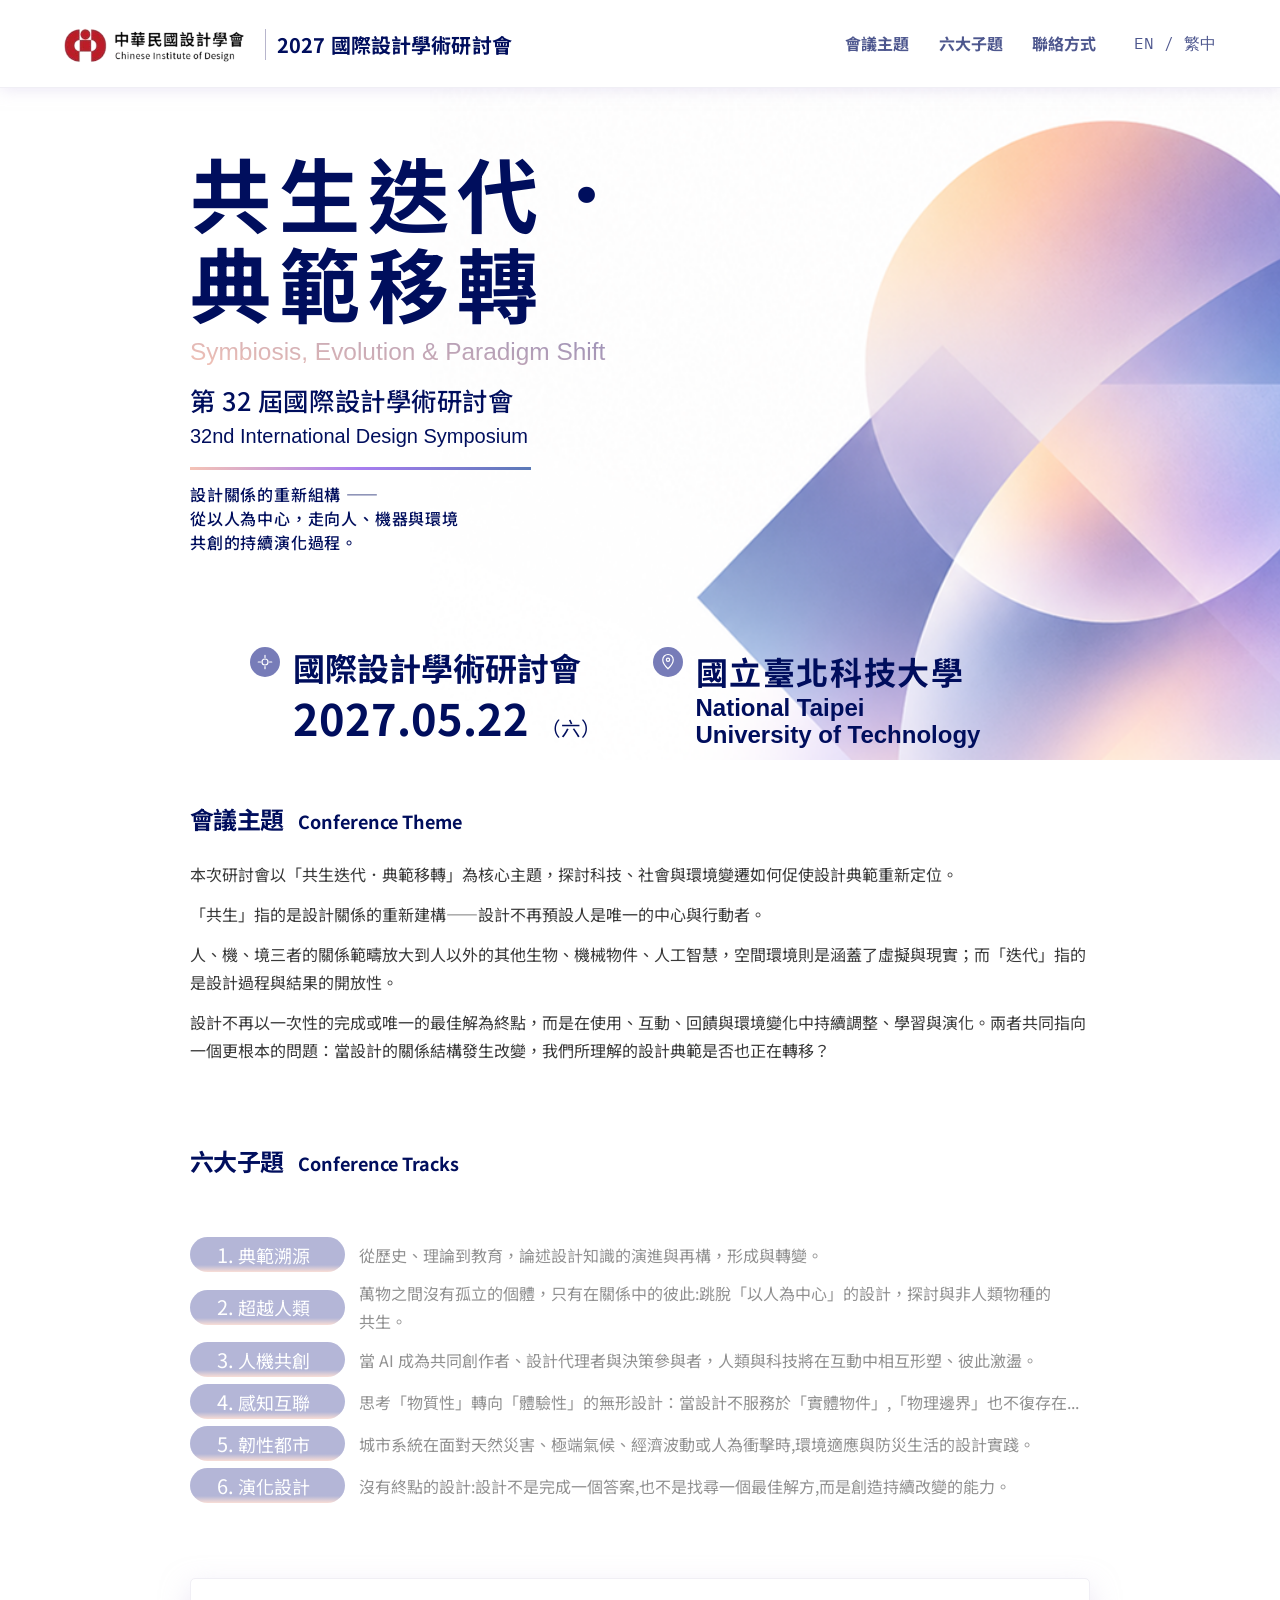
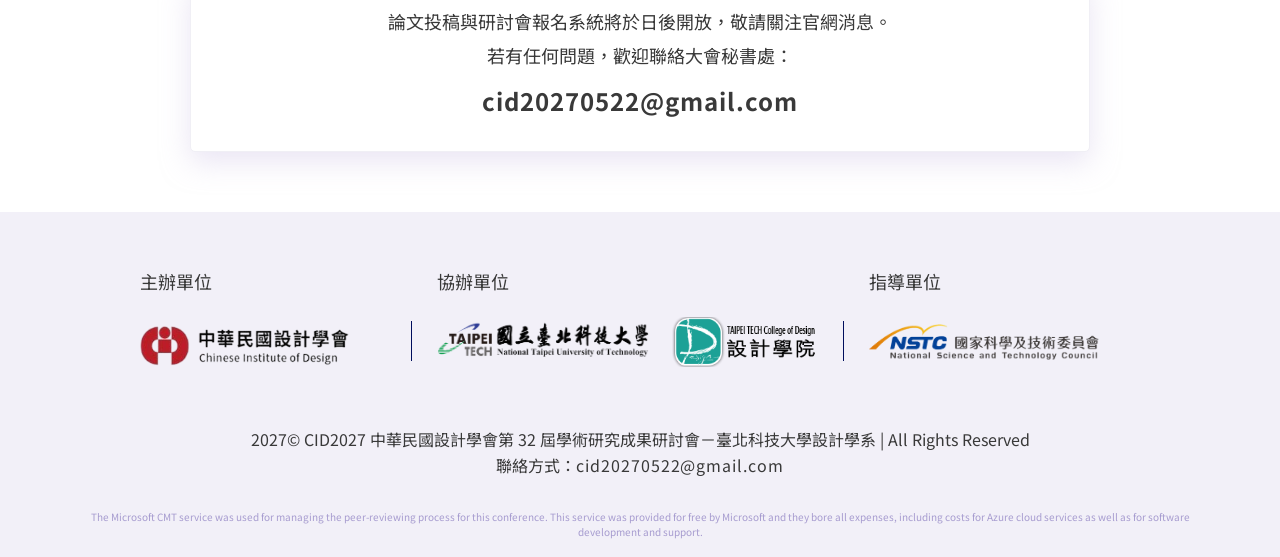
==== commit f8608bc3: "Update symposium prototype and mobile header" ====
--- a/index.html
+++ b/index.html
@@ -5,7 +5,7 @@
   <meta name="viewport" content="width=device-width, initial-scale=1">
   <meta name="description" content="2027 中華民國設計學會第 32 屆國際設計學術研討會暨設計工作坊：共生迭代．典範移轉。">
   <title>共生迭代．典範移轉｜2027 國際設計學術研討會</title>
-  <link rel="stylesheet" href="site.css?v=20261126-home-banner-theme-6">
+  <link rel="stylesheet" href="site.css?v=20261127-mobile-hero-12">
 </head>
 <body data-page="home">
   <div id="site-header"></div>
@@ -14,7 +14,7 @@
       <div class="shell home-hero-inner">
         <div class="home-hero-copy">
           <h1 id="home-title"><span class="home-title-line" data-zh="共生迭代．" data-en="Symbiosis,">共生迭代．</span><span class="home-title-line" data-zh="典範移轉" data-en="Evolution &amp; Paradigm Shift">典範移轉</span></h1>
-          <p class="home-hero-english">Symbiosis, Evolution &amp; Paradigm Shift</p>
+          <p class="home-hero-english">Symbiosis, Evolution &amp; <br class="mobile-line-break">Paradigm Shift</p>
           <p class="home-conference" data-zh="第 32 屆國際設計學術研討會" data-en="32nd International Design Symposium">第 32 屆國際設計學術研討會</p>
           <p class="home-conference-english">32nd International Design Symposium</p>
           <p class="home-hero-summary" data-zh="設計關係的重新組構 ——&#10;從以人為中心，走向人、機器與環境&#10;共創的持續演化過程。" data-en="Design relationships are being reconfigured—moving beyond human-centered thinking toward an ongoing process of co-evolution among people, machines, and environments.">設計關係的重新組構 ——<br>從以人為中心，走向人、機器與環境<br>共創的持續演化過程。</p>
@@ -29,7 +29,7 @@
           </div>
           <div class="home-meta-item home-meta-place" role="group" aria-label="活動地點">
             <span class="home-meta-symbol" aria-hidden="true"><svg viewBox="0 0 24 24" focusable="false"><path d="M12 21s7-6.5 7-12a7 7 0 1 0-14 0c0 5.5 7 12 7 12Z"/><circle cx="12" cy="9" r="2.2"/></svg></span>
-            <div><strong data-zh="國立臺北科技大學" data-en="National Taipei University of Technology">國立臺北科技大學</strong><small>National Taipei University of Technology</small></div>
+            <div><strong data-zh="國立臺北科技大學" data-en="National Taipei University of Technology">國立臺北科技大學</strong><small><span>National Taipei</span> <span>University of Technology</span></small></div>
           </div>
         </div>
       </div>
@@ -72,6 +72,6 @@
   <div id="site-footer"></div>
   <div class="cmt-acknowledgment-band"><div class="shell"><p class="cmt-acknowledgment">The Microsoft CMT service was used for managing the peer-reviewing process for this conference. This service was provided for free by Microsoft and they bore all expenses, including costs for Azure cloud services as well as for software development and support.</p></div></div>
   <div id="toast" class="toast" role="status" aria-live="polite"></div>
-  <script src="site.js?v=20261126-home-banner-meta-3"></script>
+  <script src="site.js?v=20261127-mobile-hero-11"></script>
 </body>
 </html>
--- a/site.css
+++ b/site.css
@@ -468,6 +468,8 @@
 body[data-page="home"] .home-footer-body-co .home-footer-mark{font-size:16px;font-weight:400;color:#393939}
 body[data-page="home"] .home-footer-unit .home-footer-mark{font-size:16px;font-weight:400;color:#393939}
 body[data-page="home"] .home-footer-ntut-logo{display:block;width:min(220px,100%);height:auto;max-width:100%;flex:0 1 220px;object-fit:contain}
+body[data-page="home"] .home-footer-college-logo{display:block;width:min(160px,100%);height:auto;max-width:100%;flex:0 1 160px;object-fit:contain}
+body[data-page="home"] .home-footer-nstc-logo{display:block;width:min(230px,100%);height:auto;max-width:100%;flex:0 1 230px;object-fit:contain}
 body[data-page="home"] .cmt-acknowledgment{font-size:10px;color:#A69BCF}
 @media(max-width:620px){
   body[data-page="home"] .home-reading-width{width:calc(100% - 36px)}
@@ -476,6 +478,8 @@
   body[data-page="home"] .home-track-label{font-size:18px}
   body[data-page="home"] .home-track-list a{grid-template-columns:105px minmax(0,1fr)}
   body[data-page="home"] .home-footer-ntut-logo{width:min(200px,100%);flex-basis:200px}
+  body[data-page="home"] .home-footer-college-logo{width:min(145px,100%);flex-basis:145px}
+  body[data-page="home"] .home-footer-nstc-logo{width:min(200px,100%);flex-basis:200px}
 }
 
 
@@ -569,3 +573,409 @@
 a.link-disabled:hover{opacity:.55;text-decoration:none!important}
 a.link-disabled:focus-visible{outline:2px solid currentColor;outline-offset:3px}
 body[data-page="home"] .home-track-list a.link-disabled:hover .home-track-name{transform:none}
+
+
+/* User-supplied 2027-11-27 banner, header, track and footer specifications. */
+body[data-page="home"] .home-header{height:88px;background:rgba(255,255,255,.7);box-shadow:0 1px 15px rgba(213,204,233,.5);backdrop-filter:blur(5px);-webkit-backdrop-filter:blur(5px)}
+body[data-page="home"] .home-header .header-inner{height:87px;min-height:87px}
+body[data-page="home"] .home-hero{min-height:672px;padding:0;overflow:hidden}
+body[data-page="home"] .home-hero-inner{width:min(1440px,calc(100% - var(--gutter)*2));min-height:672px;grid-template-columns:minmax(0,.95fr) minmax(0,1.05fr);grid-template-rows:minmax(0,1fr) auto;align-content:center;column-gap:clamp(20px,3vw,46px);row-gap:12px}
+body[data-page="home"] .home-hero-copy h1{font-family:"Noto Sans TC",var(--sans);font-size:clamp(48px,6.3375vw,91.261px);font-weight:700;line-height:1.1;letter-spacing:clamp(1px,.634vw,9.126px);color:#000E5D;background:none;-webkit-background-clip:border-box;-webkit-text-fill-color:#000E5D}
+body[data-page="home"] .home-title-line{white-space:nowrap}
+body[data-page="home"] .home-hero-english{font-family:Arial,sans-serif;font-size:clamp(17px,1.9088vw,27.466px);font-weight:400;line-height:normal}
+body[data-page="home"] .home-conference{font-family:"Noto Sans TC",var(--sans);font-size:clamp(22px,1.984vw,28.567px);font-weight:500;line-height:normal;letter-spacing:.571px;color:#000E5D}
+body[data-page="home"] .home-conference-english{font-family:Arial,sans-serif;font-size:20px;font-weight:400;line-height:1.1;color:#000E5D}
+body[data-page="home"] .home-hero-summary{width:341px;max-width:100%;font-size:16px;font-weight:500;line-height:1.5;letter-spacing:.8px;color:#000E5D;border-top:3px solid;border-image:linear-gradient(90deg,#F5C3B5 0%,#A77CF0 50%,#5979B6 100%) 1;padding-top:12px}
+body[data-page="home"] .home-hero-art{position:relative;grid-column:2;grid-row:1;justify-items:start;align-self:stretch;min-width:0;min-height:0;overflow:visible}
+body[data-page="home"] .home-key-visual{position:absolute;left:0;top:50%;transform:translateY(-50%);width:min(70.14vw,1010px);max-width:none;height:auto;aspect-ratio:499/582;object-fit:contain}
+body[data-page="home"] .home-track-list a{grid-template-columns:155px minmax(0,1fr)}
+body[data-page="home"] .home-track-name,body[data-page="home"] .home-track-list a:hover .home-track-name{background:linear-gradient(180deg,#777CB8 0%,#777CB8 80%,#F5C3B5 100%)}
+body[data-page="home"] .home-footer-units{grid-template-columns:1fr 1.65fr 1.2fr;gap:24px}
+body[data-page="home"] .home-footer-unit:nth-child(n+2){position:relative;padding-left:26px}
+body[data-page="home"] .home-footer-unit:nth-child(n+2)::before{content:"";position:absolute;left:0;top:50%;width:1px;height:40px;background:#000E5D;transform:translateY(-50%)}
+body[data-page="home"] .home-footer-body-co{gap:10px;flex-wrap:nowrap}
+body[data-page="home"] .home-footer-ntut-logo{display:block;width:min(225px,100%);max-width:225px;height:auto;flex:0 1 225px;object-fit:contain}
+body[data-page="home"] .home-footer-college-logo{display:block;width:min(145px,100%);max-width:145px;height:auto;flex:0 1 145px;object-fit:contain}
+body[data-page="home"] .home-footer-nstc-logo{display:block;width:min(230px,100%);max-width:230px;height:auto;flex:0 1 230px;object-fit:contain}
+@media(max-width:1050px){
+  body[data-page="home"] .home-header{height:72px}
+  body[data-page="home"] .home-header .header-inner{height:71px;min-height:71px}
+  body[data-page="home"] .home-hero{min-height:0}
+  body[data-page="home"] .home-hero-inner{width:min(100%,760px);min-height:0;grid-template-columns:1fr;grid-template-rows:auto auto auto;row-gap:0;padding-block:48px}
+  body[data-page="home"] .home-hero-copy{grid-column:1;grid-row:1}
+  body[data-page="home"] .home-hero-copy h1{font-size:clamp(48px,7vw,74px);letter-spacing:clamp(1px,.7vw,6px)}
+  body[data-page="home"] .home-hero-art{position:relative;grid-column:1;grid-row:2;width:min(100%,520px);aspect-ratio:499/582;margin:4px auto 0}
+  body[data-page="home"] .home-key-visual{position:static;transform:none;width:100%;max-width:520px}
+  body[data-page="home"] .home-event-meta{grid-column:1;grid-row:3}
+  body[data-page="home"] .home-footer-units{grid-template-columns:1fr 1.5fr 1.1fr;gap:14px}
+  body[data-page="home"] .home-footer-unit:nth-child(n+2){padding-left:18px}
+  body[data-page="home"] .home-footer-ntut-logo{width:min(180px,100%);flex-basis:180px}
+  body[data-page="home"] .home-footer-college-logo{width:min(115px,100%);flex-basis:115px}
+  body[data-page="home"] .home-footer-nstc-logo{width:min(200px,100%);flex-basis:200px}
+}
+@media(max-width:620px){
+  body[data-page="home"] .home-header{height:66px}
+  body[data-page="home"] .home-header .header-inner{height:65px;min-height:65px}
+  body[data-page="home"] .home-hero{min-height:0}
+  body[data-page="home"] .home-hero-inner{width:calc(100% - 40px);padding-block:34px 22px}
+  body[data-page="home"] .home-hero-copy h1{font-size:clamp(44px,11.8vw,66px);letter-spacing:clamp(1px,1vw,4px)}
+  body[data-page="home"] .home-hero-english{font-size:clamp(15px,4.5vw,19px);line-height:1.4;white-space:normal}
+  body[data-page="home"] .home-conference{font-size:clamp(19px,5.6vw,24px)}
+  body[data-page="home"] .home-conference-english{font-size:18px}
+  body[data-page="home"] .home-hero-summary{font-size:16px}
+  body[data-page="home"] .home-hero-art{width:100%;margin:2px auto 0}
+  body[data-page="home"] .home-key-visual{width:100%;max-width:390px}
+  body[data-page="home"] .home-meta-date .home-meta-label{font-size:22px}
+  body[data-page="home"] .home-meta-date time{font-size:32px}
+  body[data-page="home"] .home-meta-date time small{font-size:18px}
+  body[data-page="home"] .home-meta-place strong,body[data-page="home"] .home-meta-place small{font-size:22px;line-height:1.35}
+  body[data-page="home"] .home-track-list a{grid-template-columns:155px minmax(0,1fr);gap:10px}
+  body[data-page="home"] .home-track-name{width:155px;height:35px;min-height:35px;padding:4px 8px}
+  body[data-page="home"] .home-footer-units{grid-template-columns:1fr;gap:15px;padding-bottom:28px}
+  body[data-page="home"] .home-footer-unit:nth-child(n+2){padding:16px 0 0}
+  body[data-page="home"] .home-footer-unit:nth-child(n+2)::before{left:0;top:0;width:100%;height:1px;transform:none}
+  body[data-page="home"] .home-footer-body-co{flex-wrap:wrap;gap:8px}
+  body[data-page="home"] .home-footer-ntut-logo{width:min(190px,54vw);flex-basis:min(190px,54vw)}
+  body[data-page="home"] .home-footer-college-logo{width:min(130px,34vw);flex-basis:min(130px,34vw)}
+  body[data-page="home"] .home-footer-nstc-logo{width:min(200px,100%);flex-basis:200px}
+}
+
+
+/* 2027-11-27 layout refinement: fixed header, aligned hero and footer marks. */
+body[data-page="home"] #site-header{height:88px;position:relative;z-index:1000}
+body[data-page="home"] .home-header{position:fixed;top:0;left:50%;transform:translateX(-50%);width:min(1440px,100%);height:88px;z-index:1000;background:rgba(255,255,255,.70);box-shadow:0 1px 15px 0 rgba(213,204,233,.50);backdrop-filter:blur(5px);-webkit-backdrop-filter:blur(5px)}
+body[data-page="home"] .home-header .header-inner{height:88px;min-height:88px}
+body[data-page="home"] .home-hero{position:relative;width:min(1440px,100%);height:672px;min-height:672px;margin-inline:auto;padding:0;overflow:hidden}
+body[data-page="home"] .home-hero-inner{position:static;width:min(900px,calc(100% - 48px));height:672px;min-height:672px;margin-inline:auto;grid-template-columns:minmax(0,1fr);grid-template-rows:minmax(0,1fr) auto;align-content:stretch;column-gap:0;row-gap:12px}
+body[data-page="home"] .home-hero-copy{position:relative;z-index:2;grid-column:1;grid-row:1;align-self:center}
+body[data-page="home"] .home-hero-art{position:absolute;left:430px;top:-24px;z-index:1;display:block;width:1010px;height:1178px;min-width:0;min-height:0;margin:0;overflow:visible;pointer-events:none}
+body[data-page="home"] .home-key-visual{position:absolute;inset:0;width:1010px;height:1178px;max-width:none;aspect-ratio:499/582;object-fit:contain;transform:none}
+body[data-page="home"] .home-event-meta{position:relative;z-index:3;grid-column:1;grid-row:2;width:min(780px,100%);margin-inline:auto}
+body[data-page="home"] .home-meta-place{position:relative;z-index:3;visibility:visible;opacity:1}
+body[data-page="home"] .home-meta-place strong{font-size:32px;font-weight:700;line-height:1.5;letter-spacing:1.6px;color:#000E5D}
+body[data-page="home"] .home-meta-place small{font-family:Arial,sans-serif;font-size:24px;font-weight:700;line-height:1.1;color:#000E5D}
+body[data-page="home"] .home-meta-place small span{display:block}
+body[data-page="home"] .home-footer-unit:nth-child(n+2)::before{top:auto;bottom:6px;transform:none}
+body[data-page="home"] .home-section{scroll-margin-top:104px}
+@media (min-width:1051px) and (max-width:1439px){
+  body[data-page="home"] .home-hero-art{width:min(1010px,calc(100vw - 430px));height:auto;aspect-ratio:499/582}
+  body[data-page="home"] .home-key-visual{width:100%;height:100%}
+}
+@media (max-width:1050px){
+  body[data-page="home"] #site-header{height:72px}
+  body[data-page="home"] .home-header{height:72px}
+  body[data-page="home"] .home-header .header-inner{height:72px;min-height:72px}
+  body[data-page="home"] .home-hero{width:100%;height:auto;min-height:0}
+  body[data-page="home"] .home-hero-inner{position:relative;width:min(100%,760px);height:auto;min-height:0;grid-template-columns:minmax(0,1fr);grid-template-rows:auto auto auto;row-gap:0;padding-block:48px}
+  body[data-page="home"] .home-hero-copy{grid-column:1;grid-row:1;align-self:auto}
+  body[data-page="home"] .home-hero-art{position:relative;left:auto;top:auto;z-index:1;grid-column:1;grid-row:2;width:min(100%,520px);height:auto;aspect-ratio:499/582;margin:4px auto 0}
+  body[data-page="home"] .home-key-visual{position:static;width:100%;height:auto;max-width:520px;aspect-ratio:499/582;object-fit:contain;transform:none}
+  body[data-page="home"] .home-event-meta{grid-column:1;grid-row:3}
+  body[data-page="home"] .home-footer-unit:nth-child(n+2)::before{bottom:6px}
+}
+@media (max-width:620px){
+  body[data-page="home"] #site-header{height:66px}
+  body[data-page="home"] .home-header{height:66px}
+  body[data-page="home"] .home-header .header-inner{height:66px;min-height:66px}
+  body[data-page="home"] .home-hero-inner{width:calc(100% - 40px);padding-block:34px 22px}
+  body[data-page="home"] .home-event-meta{grid-template-columns:minmax(0,1fr);gap:18px}
+  body[data-page="home"] .home-meta-place strong{font-size:22px;line-height:1.35;letter-spacing:.6px}
+  body[data-page="home"] .home-meta-place small{font-size:18px;line-height:1.3}
+  body[data-page="home"] .home-footer-unit:nth-child(n+2)::before{left:0;top:0;bottom:auto;width:100%;height:1px;transform:none}
+  body[data-page="home"] .home-section{scroll-margin-top:82px}
+}
+
+
+/* Full-bleed header, enlarged hero artwork, and requested mobile composition. */
+body[data-page="home"]{overflow-x:clip}
+body[data-page="home"] .home-header{left:0;transform:none;width:100%;max-width:none}
+body[data-page="home"] .home-header .header-inner{width:min(1296px,calc(100% - var(--gutter)*2));margin-inline:auto}
+body[data-page="home"] .home-hero{width:100%;max-width:none;overflow:hidden}
+body[data-page="home"] .home-hero-art{left:max(430px,calc((100vw - 1440px)/2 + 430px));width:1200px;height:1399px}
+body[data-page="home"] .home-key-visual{width:1200px;height:1399px}
+@media (min-width:1051px) and (max-width:1439px){
+  body[data-page="home"] .home-hero-art{width:clamp(1010px,calc(49vw + 495px),1200px);height:auto;aspect-ratio:499/582}
+  body[data-page="home"] .home-key-visual{width:100%;height:100%}
+}
+@media (max-width:1050px){
+  body[data-page="home"] .home-hero-art{left:auto;width:min(100%,520px);height:auto}
+  body[data-page="home"] .home-key-visual{width:100%;height:auto}
+}
+@media (max-width:620px){
+  body[data-page="home"] .home-header .lang-btn{display:none}
+  body[data-page="home"] .home-header .menu-btn{display:inline-flex;align-items:center;justify-content:center;width:44px;height:44px;min-height:44px;padding:0;font-size:0;line-height:0}
+  body[data-page="home"] .home-header .menu-btn svg{display:block;width:24px;height:24px;fill:none;stroke:currentColor;stroke-width:2;stroke-linecap:round}
+  body[data-page="home"] .home-header .main-nav{top:66px}
+  body[data-page="home"] .home-theme h2,
+  body[data-page="home"] .home-tracks h2{display:flex;flex-direction:column;align-items:center;justify-content:center;gap:4px;width:100%;text-align:center}
+  body[data-page="home"] .home-theme h2 small,
+  body[data-page="home"] .home-tracks h2 small{display:block;margin:0;text-align:center}
+  body[data-page="home"] .home-track-list{display:grid;grid-template-columns:minmax(0,1fr);gap:18px;margin-top:30px;padding-left:0}
+  body[data-page="home"] .home-track-list a{grid-template-columns:minmax(0,1fr);justify-items:start;align-items:start;gap:8px;width:100%}
+  body[data-page="home"] .home-track-name{justify-self:start;max-width:100%}
+  body[data-page="home"] .home-track-desc{display:block;width:100%;text-align:left}
+  body[data-page="home"] .home-footer-unit:nth-child(n+2)::before{display:none}
+  body[data-page="home"] .home-footer-unit:nth-child(n+2){padding:0}
+  body[data-page="home"] .home-footer-body-co{flex-direction:column;align-items:flex-start;flex-wrap:nowrap;gap:12px}
+}
+
+@media (max-width:620px){
+  body[data-page="home"] .home-footer-body-co .home-footer-ntut-logo,
+  body[data-page="home"] .home-footer-body-co .home-footer-college-logo{flex:0 0 auto;height:auto}
+}
+
+
+/* Mobile hero: compact left-copy/right-art banner, centered statement and stacked event facts. */
+body[data-page="home"] .mobile-line-break{display:none}
+@media (max-width:620px){
+  body[data-page="home"] .mobile-line-break{display:block}
+  body[data-page="home"] .home-hero{width:min(393px,100%);height:auto;min-height:0;margin-inline:auto;overflow:hidden}
+  body[data-page="home"] .home-hero-inner{display:grid;width:100%;height:auto;min-height:0;margin:0;padding:0 8px 22px;grid-template-columns:minmax(0,1.2fr) minmax(0,.8fr);grid-template-rows:auto auto auto auto minmax(72px,auto) auto;column-gap:0;row-gap:0;align-content:start}
+  body[data-page="home"] .home-hero-copy{display:contents}
+  body[data-page="home"] .home-hero-copy h1{grid-column:1;grid-row:1;align-self:center;max-width:none;margin:0;color:#000E5D;background:none;-webkit-background-clip:border-box;-webkit-text-fill-color:#000E5D;font-size:clamp(25px,8.15vw,32px);font-weight:700;line-height:1.1;letter-spacing:clamp(2px,.8vw,3.2px);word-break:keep-all}
+  body[data-page="home"] .home-title-line{display:block;white-space:nowrap}
+  body[data-page="home"] .home-hero-english{grid-column:1;grid-row:2;align-self:center;margin:0;font-family:Arial,sans-serif;font-size:13px;font-weight:400;line-height:1.15;white-space:normal}
+  body[data-page="home"] .home-conference{grid-column:1;grid-row:3;align-self:center;margin:0;color:#000E5D;font-family:"Noto Sans TC",var(--sans);font-size:16px;font-weight:500;line-height:1.2;letter-spacing:.32px}
+  body[data-page="home"] .home-conference-english{grid-column:1;grid-row:4;align-self:center;margin:0;color:#000E5D;font-family:Arial,sans-serif;font-size:12px;font-weight:400;line-height:1.1}
+  body[data-page="home"] .home-hero-summary{grid-column:1/-1;grid-row:5;align-self:center;justify-self:center;width:100%;max-width:none;margin:0;padding:8px 0 0;border-top:3px solid;border-image:linear-gradient(90deg,#F5C3B5 0%,#A77CF0 50%,#5979B6 100%) 1;color:#000E5D;text-align:center;font-family:"Noto Sans TC",var(--sans);font-size:16px;font-weight:500;line-height:1.5;letter-spacing:.8px;white-space:pre-line}
+  body[data-page="home"] .home-hero-art{position:relative;left:auto;top:auto;grid-column:2;grid-row:1/6;align-self:stretch;justify-self:stretch;display:flex;width:100%;height:241px;min-height:0;margin:0;overflow:hidden;align-items:center;justify-content:center;z-index:1}
+  body[data-page="home"] .home-key-visual{position:relative;inset:auto;width:100%;height:100%;max-width:none;aspect-ratio:499/582;object-fit:contain;transform:none}
+  body[data-page="home"] .home-event-meta{grid-column:1/-1;grid-row:6;display:flex;width:min(393px,100%);margin:24px auto 0;padding:0;flex-direction:column;justify-content:center;align-items:center;gap:44px;text-align:center}
+  body[data-page="home"] .home-meta-item{display:flex;width:100%;margin:0;flex-direction:column;justify-content:center;align-items:center;gap:8px;text-align:center}
+  body[data-page="home"] .home-meta-symbol{order:-1;flex:0 0 auto}
+  body[data-page="home"] .home-meta-date>div,
+  body[data-page="home"] .home-meta-place>div{display:flex;flex-direction:column;align-items:center;text-align:center}
+  body[data-page="home"] .home-meta-date .home-meta-label{font-size:22px;line-height:1.35}
+  body[data-page="home"] .home-meta-date time{font-size:32px;line-height:1.2}
+  body[data-page="home"] .home-meta-date time small{font-size:18px}
+  body[data-page="home"] .home-meta-place strong{font-size:22px;line-height:1.35;letter-spacing:.6px}
+  body[data-page="home"] .home-meta-place small{font-size:18px;line-height:1.3}
+}
+
+@media (max-width:620px){
+  body[data-page="home"] .home-hero-summary{width:calc(100% + 16px);margin-left:-8px;margin-right:-8px;padding-top:0;border-top:0;line-height:24px}
+  body[data-page="home"] .home-event-meta{width:calc(100% + 16px);margin-left:-8px;margin-right:-8px}
+}
+
+@media (max-width:620px){
+  body[data-page="home"] .home-hero-summary{position:relative;z-index:2}
+}
+
+
+/* Mobile banner geometry and summary placement from the latest reference. */
+@media (max-width: 620px) {
+  body[data-page="home"] .home-hero {
+    width: min(393px, 100%);
+    height: auto;
+    min-height: 0;
+    margin: 3px auto 0;
+    padding: 0;
+    overflow: visible;
+  }
+  body[data-page="home"] .home-hero-inner {
+    position: relative;
+    display: grid;
+    width: 100%;
+    height: auto;
+    min-height: 0;
+    margin: 0;
+    padding: 0;
+    grid-template-columns: minmax(0, 1fr);
+    grid-template-rows: 241px 110px auto;
+    column-gap: 0;
+    row-gap: 0;
+    align-content: start;
+    overflow: clip;
+  }
+  body[data-page="home"] .home-hero-copy {
+    position: relative;
+    z-index: 2;
+    display: flex;
+    grid-column: 1;
+    grid-row: 1;
+    align-self: stretch;
+    justify-self: stretch;
+    flex-direction: column;
+    align-items: flex-start;
+    justify-content: center;
+    gap: 4px;
+    width: 100%;
+    height: 241px;
+    padding: 0 8px;
+    overflow: visible;
+  }
+  body[data-page="home"] .home-hero-copy h1 {
+    align-self: flex-start;
+    width: min(250px, 100%);
+    max-width: 250px;
+    margin: 0;
+    font-size: 32px;
+    font-weight: 700;
+    line-height: 1.1;
+    letter-spacing: 3.2px;
+    word-break: keep-all;
+  }
+  body[data-page="home"] .home-hero-english {
+    align-self: flex-start;
+    width: min(250px, 100%);
+    margin: 0;
+    font-family: Arial, sans-serif;
+    font-size: 13px;
+    font-weight: 400;
+    line-height: 1.15;
+    white-space: normal;
+  }
+  body[data-page="home"] .home-conference {
+    align-self: flex-start;
+    width: min(250px, 100%);
+    margin: 0;
+    font-family: "Noto Sans TC", var(--sans);
+    font-size: 16px;
+    font-weight: 500;
+    line-height: 1.2;
+    letter-spacing: .32px;
+    color: #000E5D;
+  }
+  body[data-page="home"] .home-conference-english {
+    align-self: flex-start;
+    width: min(250px, 100%);
+    margin: 0;
+    font-family: Arial, sans-serif;
+    font-size: 12px;
+    font-weight: 400;
+    line-height: 1.1;
+    color: #000E5D;
+  }
+  body[data-page="home"] .home-hero-summary {
+    position: absolute;
+    z-index: 3;
+    top: 279px;
+    left: calc(50% - 134.5px);
+    display: block;
+    width: 268px;
+    max-width: calc(100% - 24px);
+    height: 72px;
+    margin: 0;
+    padding: 0;
+    overflow: visible;
+    border: 0;
+    border-image: none;
+    background: #fff;
+    color: #000E5D;
+    text-align: center;
+    font-family: "Noto Sans TC", var(--sans);
+    font-size: 16px;
+    font-style: normal;
+    font-weight: 500;
+    line-height: 24px;
+    letter-spacing: .8px;
+    white-space: pre;
+  }
+  body[data-page="home"] .home-hero-art {
+    position: absolute;
+    z-index: 1;
+    top: 0;
+    left: 0;
+    grid-column: 1;
+    grid-row: 1;
+    display: block;
+    width: 100%;
+    height: 241px;
+    min-width: 0;
+    min-height: 0;
+    margin: 0;
+    overflow: visible;
+    pointer-events: none;
+  }
+  body[data-page="home"] .home-key-visual {
+    position: absolute;
+    top: 9px;
+    left: 75px;
+    width: 317.5805px;
+    height: 370.3391px;
+    max-width: none;
+    aspect-ratio: 499 / 582;
+    object-fit: contain;
+    transform: none;
+  }
+  body[data-page="home"] .home-event-meta {
+    grid-column: 1;
+    grid-row: 3;
+    display: flex;
+    width: min(393px, 100%);
+    margin: 38px auto 0;
+    padding: 0;
+    flex-direction: column;
+    justify-content: center;
+    align-items: center;
+    gap: 44px;
+    text-align: center;
+  }
+  body[data-page="home"] .home-meta-item {
+    display: flex;
+    width: 100%;
+    margin: 0;
+    flex-direction: column;
+    justify-content: center;
+    align-items: center;
+    gap: 8px;
+    text-align: center;
+  }
+  body[data-page="home"] .home-meta-symbol { order: -1; flex: 0 0 auto; }
+  body[data-page="home"] .home-meta-date > div,
+  body[data-page="home"] .home-meta-place > div {
+    display: flex;
+    flex-direction: column;
+    align-items: center;
+    text-align: center;
+  }
+  body[data-page="home"] .home-meta-date .home-meta-label { font-size: 22px; line-height: 1.35; }
+  body[data-page="home"] .home-meta-date time { font-size: 32px; line-height: 1.2; }
+  body[data-page="home"] .home-meta-date time small { font-size: 18px; }
+  body[data-page="home"] .home-meta-place strong { font-size: 22px; line-height: 1.35; letter-spacing: .6px; }
+  body[data-page="home"] .home-meta-place small { font-size: 18px; line-height: 1.3; }
+}
+
+
+/* Mobile header title, frameless menu, and summary divider. */
+@media (max-width: 620px) {
+  body[data-page="home"] .home-brand-event {
+    max-width: 130px;
+    font-family: "Noto Sans TC", var(--sans);
+    font-size: 14px;
+    font-style: normal;
+    font-weight: 700;
+    line-height: 1.5;
+    letter-spacing: .7px;
+    color: #000E5D;
+  }
+  body[data-page="home"] .home-header .menu-btn {
+    border: 0;
+    background: transparent;
+    box-shadow: none;
+  }
+  body[data-page="home"] .home-hero-summary::before {
+    content: "";
+    position: absolute;
+    top: -10px;
+    left: 50%;
+    width: 80px;
+    height: 2px;
+    transform: translateX(-50%);
+    background: linear-gradient(270deg, #F5C3B5 0%, #A77CF0 50%, #5979B6 100%);
+  }
+}
+
+
+@media (max-width: 620px) {
+  body[data-page="home"] .home-header .home-brand-event {
+    max-width: 130px;
+    font-family: "Noto Sans TC", var(--sans);
+    font-size: 14px;
+    font-style: normal;
+    font-weight: 700;
+    line-height: 1.5;
+    letter-spacing: .7px;
+    color: #000E5D;
+  }
+}
